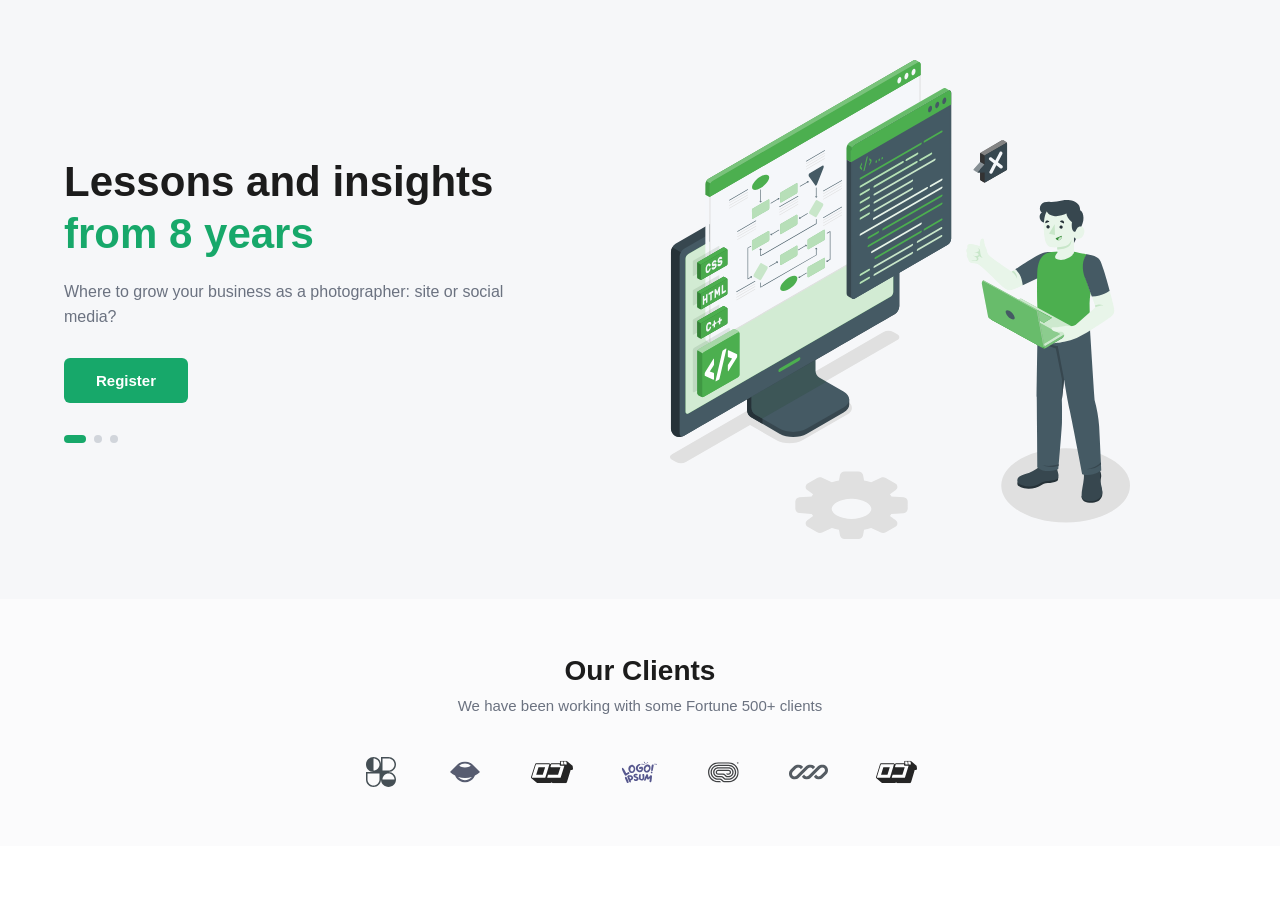
==== index.html @ dc33169b "Rename indexserch.html to index.html renombré el archivo index" ====
<!DOCTYPE html> <!-- Declara que este documento usa HTML5 -->
<html lang="es"> <!-- Etiqueta raíz; lang="es" indica que el contenido está en español -->

<head> <!-- Zona de metadatos: no se muestra en pantalla, configura el documento -->

    <meta charset="UTF-8"> <!-- Define la codificación de caracteres como UTF-8 para que acentos y símbolos se vean bien -->

    <meta name="viewport" content="width=device-width, initial-scale=1.0"> <!-- Hace la página responsive y fija el zoom inicial -->

    <title>Nexcent | Lecciones e insights</title> <!-- Texto que aparece en la pestaña del navegador -->

    <link rel="stylesheet" href="styleserch.css"> <!-- Conecta este HTML con el archivo de estilos styleserch.css -->
</head>

<body> <!-- Contenido visible de la página -->

    <section class="hero"> <!-- Sección principal (hero): franja superior con el mensaje destacado -->

        <div class="hero-container"> <!-- Contenedor que centra y limita el ancho del contenido del hero -->

            <div class="hero-text"> <!-- Columna izquierda: título, párrafo y botón -->

                <h1>
                    Lessons and insights <!-- Primera línea del título, en color oscuro (por defecto) -->
                    <span class="highlight">from 8 years</span> <!-- Segunda línea, resaltada en verde con la clase .highlight -->
                </h1>

                <p class="hero-subtitle">
                    Where to grow your business as a photographer: site or social media? <!-- Texto de apoyo debajo del título -->
                </p>

                <button class="btn-register">Register</button> <!-- Botón de llamada a la acción (call to action) en verde -->

                <div class="hero-dots"> <!-- Indicadores tipo carrusel (puntos) debajo del texto -->
                    <span class="dot active"></span> <!-- Punto activo (más oscuro/relleno) -->
                    <span class="dot"></span> <!-- Punto inactivo -->
                    <span class="dot"></span> <!-- Otro punto inactivo -->
                </div>
            </div>

            <div class="hero-image"> <!-- Columna derecha: ilustración -->
                <img src="img/HEROPC.svg" alt="Ilustración de una computadora con código y una persona junto a ella"> <!-- SVG en la carpeta img; alt describe la imagen para accesibilidad -->
            </div>
        </div>
    </section>

    <section class="clients"> <!-- Segunda sección: muestra los clientes de la empresa -->

        <div class="clients-container"> <!-- Contenedor centrado para el contenido de clientes -->

            <h2>Our Clients</h2> <!-- Título de la sección -->

            <p class="clients-subtitle">We have been working with some Fortune 500+ clients</p> <!-- Subtítulo descriptivo -->

            <div class="clients-logos"> <!-- Fila donde se alinean todos los logos -->

                <img src="img/Logo1.svg" alt="Logo de cliente 1" class="client-logo"> <!-- Logo 1 -->
                <img src="img/Logo2.svg" alt="Logo de cliente 2" class="client-logo"> <!-- Logo 2 -->
                <img src="img/Logo3.svg" alt="Logo de cliente 3" class="client-logo"> <!-- Logo 3 -->
                <img src="img/Logo4.svg" alt="Logo de cliente 4" class="client-logo"> <!-- Logo 4 -->
                <img src="img/Logo5.svg" alt="Logo de cliente 5" class="client-logo"> <!-- Logo 5 -->
                <img src="img/Logo6.svg" alt="Logo de cliente 6" class="client-logo"> <!-- Logo 6 -->
                <img src="img/Logo7.svg" alt="Logo de cliente 7" class="client-logo"> <!-- Logo 7 -->
            </div>
        </div>
    </section>

</body>
</html>
---- styleserch.css ----
/* ===================================================
   RESET GENERAL
   =================================================== */

* { /* El selector * aplica a TODOS los elementos de la página */
    margin: 0; /* Quita el margen por defecto que el navegador pone a cada elemento */
    padding: 0; /* Quita el relleno interno por defecto */
    box-sizing: border-box; /* El padding y el border se cuentan DENTRO del ancho/alto declarado, no se suman aparte */
}

body {
    font-family: 'Segoe UI', Arial, sans-serif; /* Tipografía general; si no existe usa Arial y luego cualquier sans-serif */
    color: #1c1c1c; /* Color de texto por defecto: gris casi negro, más suave que el negro puro */
    background-color: #ffffff; /* Fondo blanco general de la página */
}


/* ===================================================
   SECCIÓN HERO (bloque principal superior)
   =================================================== */

.hero {
    background-color: #f6f7f9; /* Gris muy claro para diferenciar el hero del resto de la página */
    padding-top: 60px; /* Espacio arriba del contenido del hero */
    padding-bottom: 60px; /* Espacio abajo del contenido del hero */
}

.hero-container {
    max-width: 1200px; /* Ancho máximo del contenido para que no se estire en pantallas grandes */
    margin: 0 auto; /* Centra el contenedor horizontalmente (margen automático izquierda/derecha) */
    display: flex; /* Activa Flexbox para poner los hijos en fila */
    align-items: center; /* Centra verticalmente el texto y la imagen entre sí */
    justify-content: space-between; /* Separa el bloque de texto y el de imagen a los extremos */
    gap: 40px; /* Espacio entre la columna de texto y la columna de imagen */
    padding-left: 24px; /* Respiro interno a la izquierda en pantallas pequeñas */
    padding-right: 24px; /* Respiro interno a la derecha en pantallas pequeñas */
    flex-wrap: wrap; /* Permite que las columnas bajen una debajo de otra si no caben (responsive) */
}

.hero-text {
    flex: 1 1 420px; /* Puede crecer (1), encogerse (1) y su tamaño base es 420px */
    max-width: 480px; /* Evita que el texto se estire demasiado en pantallas anchas */
}

.hero-text h1 {
    font-size: 42px; /* Tamaño grande para el título principal */
    line-height: 1.25; /* Espacio entre líneas del título, para que no se vea apretado */
    font-weight: 700; /* Grosor de letra en negrita */
    margin-bottom: 18px; /* Espacio debajo del título antes del subtítulo */
}

.hero-text h1 .highlight {
    color: #17a86a; /* Verde para resaltar la segunda línea del título ("from 8 years") */
    display: block; /* Fuerza que el span ocupe su propia línea, como un salto de línea */
}

.hero-subtitle {
    font-size: 16px; /* Tamaño de texto legible para el subtítulo */
    color: #6b7280; /* Gris medio, más suave que el título, típico para texto secundario */
    line-height: 1.6; /* Espacio entre líneas para facilitar la lectura */
    margin-bottom: 28px; /* Espacio debajo del subtítulo antes del botón */
}

.btn-register {
    background-color: #17a86a; /* Verde principal de marca, igual que el resaltado del título */
    color: #ffffff; /* Texto blanco para que contraste con el fondo verde */
    border: none; /* Sin borde, para un look plano y moderno */
    padding: 14px 32px; /* Espacio interno: 14px arriba/abajo, 32px izquierda/derecha */
    font-size: 15px; /* Tamaño de letra del botón */
    font-weight: 600; /* Semi-negrita para que destaque */
    border-radius: 6px; /* Esquinas ligeramente redondeadas */
    cursor: pointer; /* Cambia el cursor a "manita" al pasar por encima, indicando que es clicable */
    transition: background-color 0.3s ease; /* Anima el cambio de color de fondo en 0.3s (ej. al hacer hover) */
}

.btn-register:hover {
    background-color: #128a56; /* Verde un poco más oscuro al pasar el mouse, da retroalimentación visual */
}

.hero-dots {
    display: flex; /* Pone los puntos en fila */
    gap: 8px; /* Espacio entre cada punto */
    margin-top: 32px; /* Separación respecto al botón de arriba */
}

.dot {
    width: 8px; /* Ancho del punto */
    height: 8px; /* Alto del punto (igual al ancho = círculo) */
    border-radius: 50%; /* Vuelve el cuadrado en un círculo perfecto */
    background-color: #d1d5db; /* Gris claro para los puntos inactivos */
    display: inline-block; /* Permite darle ancho/alto aunque sea un span */
}

.dot.active {
    background-color: #17a86a; /* El punto activo se pinta del verde de marca para distinguirlo */
    width: 22px; /* Se alarga (deja de ser círculo) para simular una barrita, como en el mockup */
    border-radius: 4px; /* Esquinas redondeadas suaves en vez de círculo, ya que ahora es rectangular */
}

.hero-image {
    flex: 1 1 420px; /* Igual que .hero-text: puede crecer/encogerse con base de 420px */
    display: flex; /* Flexbox para poder centrar la imagen dentro */
    justify-content: center; /* Centra la imagen horizontalmente dentro de su columna */
}

.hero-image img {
    width: 100%; /* La imagen ocupa todo el ancho disponible de su contenedor */
    max-width: 460px; /* Pero nunca crece más de 460px, para que no se vea gigante en pantallas anchas */
    height: auto; /* Mantiene la proporción original del SVG al cambiar el ancho */
}


/* ===================================================
   SECCIÓN CLIENTES :)
   =================================================== */

.clients {
    background-color: #fbfbfc; /* Gris casi blanco, apenas distinto del blanco puro, para separar la sección */
    padding-top: 56px; /* Espacio arriba del contenido */
    padding-bottom: 56px; /* Espacio abajo del contenido */
    text-align: center; /* Centra todo el texto de esta sección (título, subtítulo) */
}

.clients-container {
    max-width: 1000px; /* Ancho máximo del contenido de esta sección */
    margin: 0 auto; /* Centra el bloque horizontalmente */
    padding-left: 24px; /* Respiro lateral en pantallas pequeñas */
    padding-right: 24px; /* Respiro lateral en pantallas pequeñas */
}

.clients h2 {
    font-size: 28px; /* Tamaño del título "Our Clients" */
    font-weight: 700; /* Negrita para destacar el título */
    margin-bottom: 10px; /* Espacio entre el título y el subtítulo */
}

.clients-subtitle {
    font-size: 15px; /* Tamaño de letra del texto descriptivo */
    color: #6b7280; /* Gris medio, igual que el subtítulo del hero, para mantener consistencia */
    margin-bottom: 40px; /* Espacio antes de la fila de logos */
}

.clients-logos {
    display: flex; /* Flexbox para alinear los logos en una fila */
    align-items: center; /* Centra los logos verticalmente entre sí, aunque tengan alturas distintas */
    justify-content: center; /* Centra todo el grupo de logos horizontalmente */
    flex-wrap: wrap; /* Si no caben en una sola línea, pasan a la siguiente (responsive) */
    gap: 48px; /* Espacio entre cada logo */
}

.client-logo {
    height: 36px; /* Altura fija para que todos los logos se vean del mismo tamaño visual */
    width: auto; /* El ancho se ajusta automáticamente para mantener la proporción del SVG */
    opacity: 0.85; /* Ligera transparencia para un look sutil, como "marca de agua" */
    transition: opacity 0.3s ease, transform 0.3s ease; /* Anima opacidad y tamaño al hacer hover, en 0.3s */
}

.client-logo:hover {
    opacity: 1; /* Al pasar el mouse, el logo se ve completamente opaco (resalta) */
    transform: scale(1.08); /* Y crece ligeramente (8%) para dar sensación interactiva */
}


/* ===================================================
   RESPONSIVE: pantallas pequeñas (celulares) no lo pidió el profe pero se investigó
   =================================================== */

@media (max-width: 768px) { /* Estilos que solo aplican cuando el ancho de pantalla es 768px o menos */

    .hero-container {
        flex-direction: column; /* Apila texto e imagen en columna en vez de en fila */
        text-align: center; /* Centra el texto ya que ahora está solo, arriba de la imagen */
    }

    .hero-dots {
        justify-content: center; /* Centra los puntos del carrusel cuando todo está en columna */
    }

    .hero-text {
        max-width: 100%; /* Deja que el texto use todo el ancho disponible en pantallas chicas */
    }

    .hero-text h1 {
        font-size: 32px; /* Reduce el tamaño del título para que quepa mejor en pantallas pequeñas */
    }

    .clients-logos {
        gap: 28px; /* Reduce el espacio entre logos para que quepan más por fila */
    }
}
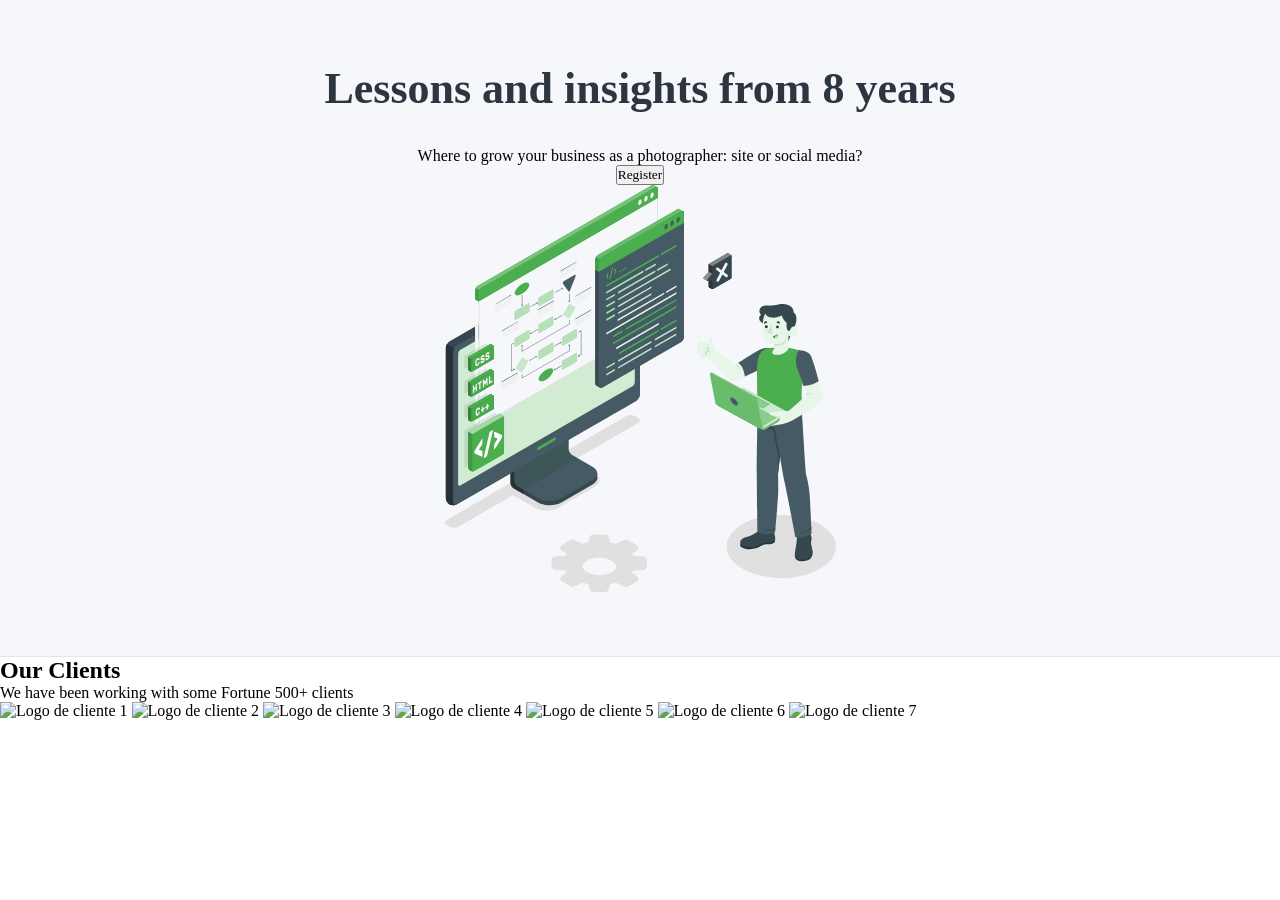
==== commit e59d7100: "Update stylesheet link and image paths in index.html Update stylesheet link and image paths in index" ====
--- a/index.html
+++ b/index.html
@@ -9,7 +9,7 @@
 
     <title>Nexcent | Lecciones e insights</title> <!-- Texto que aparece en la pestaña del navegador -->
 
-    <link rel="stylesheet" href="styleserch.css"> <!-- Conecta este HTML con el archivo de estilos styleserch.css -->
+    <link rel="stylesheet" href="styles.css"> <!-- Conecta este HTML con el archivo de estilos styleserch.css -->
 </head>
 
 <body> <!-- Contenido visible de la página -->
@@ -54,13 +54,13 @@
 
             <div class="clients-logos"> <!-- Fila donde se alinean todos los logos -->
 
-                <img src="img/Logo1.svg" alt="Logo de cliente 1" class="client-logo"> <!-- Logo 1 -->
-                <img src="img/Logo2.svg" alt="Logo de cliente 2" class="client-logo"> <!-- Logo 2 -->
-                <img src="img/Logo3.svg" alt="Logo de cliente 3" class="client-logo"> <!-- Logo 3 -->
-                <img src="img/Logo4.svg" alt="Logo de cliente 4" class="client-logo"> <!-- Logo 4 -->
-                <img src="img/Logo5.svg" alt="Logo de cliente 5" class="client-logo"> <!-- Logo 5 -->
-                <img src="img/Logo6.svg" alt="Logo de cliente 6" class="client-logo"> <!-- Logo 6 -->
-                <img src="img/Logo7.svg" alt="Logo de cliente 7" class="client-logo"> <!-- Logo 7 -->
+                <img src="image/Logo1.svg" alt="Logo de cliente 1" class="client-logo"> <!-- Logo 1 -->
+                <img src="image/Logo2.svg" alt="Logo de cliente 2" class="client-logo"> <!-- Logo 2 -->
+                <img src="image/Logo3.svg" alt="Logo de cliente 3" class="client-logo"> <!-- Logo 3 -->
+                <img src="image/Logo4.svg" alt="Logo de cliente 4" class="client-logo"> <!-- Logo 4 -->
+                <img src="image/Logo5.svg" alt="Logo de cliente 5" class="client-logo"> <!-- Logo 5 -->
+                <img src="image/Logo6.svg" alt="Logo de cliente 6" class="client-logo"> <!-- Logo 6 -->
+                <img src="image/Logo7.svg" alt="Logo de cliente 7" class="client-logo"> <!-- Logo 7 -->
             </div>
         </div>
     </section>
--- a/styles.css
+++ b/styles.css
@@ -0,0 +1,318 @@
+* {
+  box-sizing: border-box;
+  margin: 0;
+  padding: 0;
+  font-family: Inter;
+}
+
+/*Header */
+
+.header {
+  max-width: 1200px;
+  margin: 0 auto;
+  display: flex;
+  justify-content: space-between;
+  padding-top: 22px;
+  padding-bottom: 22px;
+  align-items: center;
+}
+
+.menu ul {
+  display: flex;
+  list-style: none;
+  justify-content: center;
+  gap: 50px;
+}
+
+.menu ul a {
+  text-decoration: none;
+  color: #717171;
+  font-size: 16px;
+  line-height: 1.5;
+  display: block;
+  padding: 10px 20px;
+  transition: all 0.5s ease;
+}
+
+.menu ul a:hover {
+  border-radius: 6px;
+  color: #fff;
+  background: #4CAF4F;
+}
+
+/*Footer */
+
+footer {
+  background-color:#263238;
+  padding: 60px;
+}
+
+.footer-content {
+  display: flex;
+  flex-direction: row;
+  justify-content: space-between;
+  gap: 40px;
+  max-width: 1200px;
+  margin: 0 auto;
+}
+
+/* logo, copyright, y redes sociales */
+.logo {
+ max-width: 260px;
+}
+
+.logo img {
+  height: 26px;
+  margin-bottom: 20px;
+}
+
+.logo h6 {
+  color: #F5F7FA;
+  font-size: 14px;
+  font-weight: 400;
+  line-height: 1.6;
+  margin-bottom: 20px;
+}
+
+.social-media {
+  display: flex;
+  gap: 10px;
+}
+
+.social-media a{
+  width: 36px;
+  height: 36px;
+  border-radius: 50%;
+  background-color: #333d4a;
+  display: flex;
+  align-items: flex-start;
+  justify-content: flex-start;
+  text-decoration: none;
+  transition: background-color 0.3s;
+}
+
+.social-media a img {
+    display: block;
+    width: 100%;
+    height: 100%;
+    object-fit: contain;
+}
+
+.social-media a:hover {
+  background-color: #454f5e;
+}
+
+/* Columnas Company y Support */
+.footer-links h4 {
+    font-size: 15px;
+    font-weight: 600;
+    color: #ffffff;
+    margin-bottom: 20px;
+}
+
+.footer-links ul {
+    list-style: none;
+}
+
+.footer-links ul li {
+    margin-bottom: 14px;
+}
+
+.footer-links ul li a {
+    color: #9aa3af;
+    text-decoration: none;
+    font-size: 14px;
+    transition: color 0.2s ease;
+}
+
+.footer-links ul li a:hover {
+    color: #ffffff;
+}
+
+/* Newsletter */
+.footer-email h4 {
+    font-size: 15px;
+    font-weight: 600;
+    color: #ffffff;
+    margin-bottom: 20px;
+}
+
+.footer-email form {
+    display: flex;
+    align-items: center;
+    background-color: #333d4a;
+    border-radius: 6px;
+    padding: 10px 14px;
+    width: 260px;
+}
+
+.footer-email input {
+    background: transparent;
+    border: none;
+    outline: none;
+    color: #ffffff;
+    font-size: 14px;
+    flex: 1;
+}
+
+.footer-email input::placeholder {
+    color: #9aa3af;
+}
+
+.footer-email button {
+    background: transparent;
+    border: none;
+    cursor: pointer;
+    display: flex;
+    align-items: center;
+    justify-content: center;
+    
+}
+.footer-email button:hover {
+    opacity: 0.8;
+
+}
+
+.footer-email img {
+    width: 18px;
+    height: 18px;
+}
+
+/* Responsivo */
+@media (max-width: 700px) {
+    .footer-content {
+        flex-direction: column;
+    }
+    .footer-email form {
+        width: 100%;
+    }
+}
+
+/*Contador */
+
+.stats{
+    width: 100%;
+    min-height: 300px;
+    display: flex;
+    justify-content: space-between;
+    align-items: center;
+    padding: 60px 80px;
+}
+
+.left{
+    width: 45%;
+}
+
+.left h1{
+    font-size: 48px;
+    color: #2d2d2d;
+    line-height: 1.2;
+    margin-bottom: 20px;
+}
+
+.left span{
+    color: #4caf50;
+}
+
+.left p{
+    color: #666;
+    font-size: 18px;
+}
+
+.right{
+    width: 45%;
+    display: grid;
+
+grid-template-columns:repeat(2,1fr);
+    gap: 40px;
+}
+
+.card{
+    display: flex;
+    align-items: center;
+    gap: 18px;
+}
+
+.card i{
+    font-size: 38px;
+    color: #4caf50;
+}
+
+.card h2{
+    font-size: 36px;
+    color: #333;
+}
+
+.card span{
+    color: #777;
+    font-size: 17px;
+}
+
+@media(max-width:768px) {
+    .stats{
+        flex-direction: column;
+        text-align: center;
+        padding: 40px 20px;
+    }
+    .left,
+    .right{
+        width: 100;
+    }
+    .right{
+        margin-top: 40px;
+        grid-template-columns: 1fr;
+    }
+    .left h1{
+        font-size: 34px;
+    }
+    .card{
+        justify-content: center;
+    }
+}
+
+  /*Contador */
+.hero {
+    background-color: #f5f7fa;
+    border-bottom: 1px solid #e2e5ea;
+    padding: 60px 20px;
+    text-align: center;
+}
+
+.hero h1 {
+    font-size: 44px;
+    font-weight: 800;
+    color: #2c3540;
+    line-height: 1.3;
+    max-width: 700px;
+    margin: 0 auto 30px auto;
+}
+
+.btn-demo {
+    display: inline-flex;
+    align-items: center;
+    gap: 8px;
+    background-color: #4caf50;
+    color: white;
+    text-decoration: none;
+    font-size: 15px;
+    font-weight: 500;
+    padding: 12px 24px;
+    border-radius: 6px;
+    border: none;
+    cursor: pointer;
+    transition: background-color 0.2s ease;
+}
+
+.btn-demo:hover {
+    background-color: #429a46;
+}
+
+.btn-demo .arrow {
+    font-size: 16px;
+}
+
+@media (max-width: 600px) {
+    .hero h1 {
+      font-size: 30px;
+    }
+}
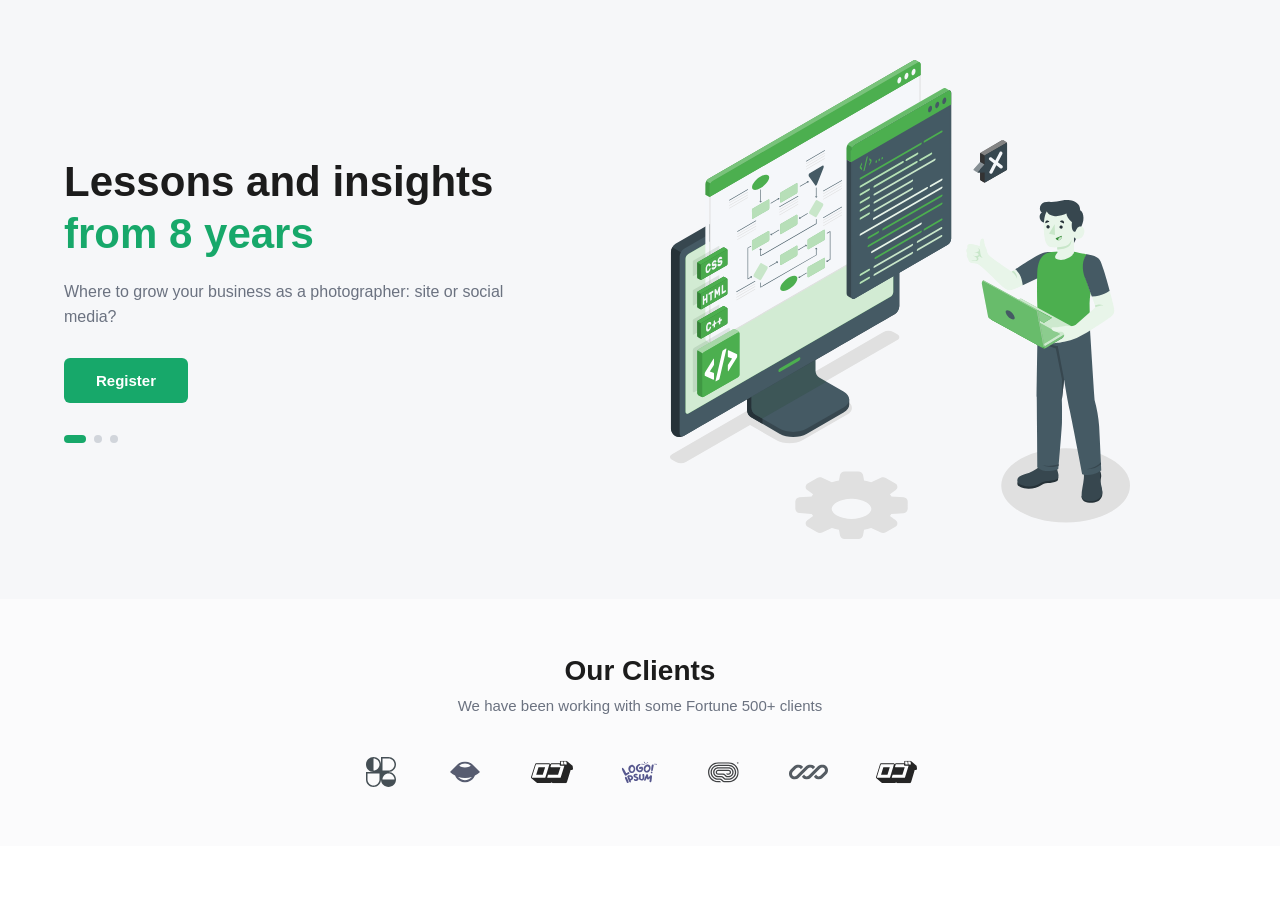
==== commit 9c0e4e17: "cambio de nombre en index y css cambio de nombre en index y css" ====
--- a/index.html
+++ b/index.html
@@ -54,13 +54,13 @@
 
             <div class="clients-logos"> <!-- Fila donde se alinean todos los logos -->
 
-                <img src="image/Logo1.svg" alt="Logo de cliente 1" class="client-logo"> <!-- Logo 1 -->
-                <img src="image/Logo2.svg" alt="Logo de cliente 2" class="client-logo"> <!-- Logo 2 -->
-                <img src="image/Logo3.svg" alt="Logo de cliente 3" class="client-logo"> <!-- Logo 3 -->
-                <img src="image/Logo4.svg" alt="Logo de cliente 4" class="client-logo"> <!-- Logo 4 -->
-                <img src="image/Logo5.svg" alt="Logo de cliente 5" class="client-logo"> <!-- Logo 5 -->
-                <img src="image/Logo6.svg" alt="Logo de cliente 6" class="client-logo"> <!-- Logo 6 -->
-                <img src="image/Logo7.svg" alt="Logo de cliente 7" class="client-logo"> <!-- Logo 7 -->
+                <img src="images/Logo1.svg" alt="Logo de cliente 1" class="client-logo"> <!-- Logo 1 -->
+                <img src="images/Logo2.svg" alt="Logo de cliente 2" class="client-logo"> <!-- Logo 2 -->
+                <img src="images/Logo3.svg" alt="Logo de cliente 3" class="client-logo"> <!-- Logo 3 -->
+                <img src="images/Logo4.svg" alt="Logo de cliente 4" class="client-logo"> <!-- Logo 4 -->
+                <img src="images/Logo5.svg" alt="Logo de cliente 5" class="client-logo"> <!-- Logo 5 -->
+                <img src="images/Logo6.svg" alt="Logo de cliente 6" class="client-logo"> <!-- Logo 6 -->
+                <img src="images/Logo7.svg" alt="Logo de cliente 7" class="client-logo"> <!-- Logo 7 -->
             </div>
         </div>
     </section>
--- a/styles.css
+++ b/styles.css
@@ -1,318 +1,190 @@
-* {
-  box-sizing: border-box;
-  margin: 0;
-  padding: 0;
-  font-family: Inter;
+/* ===================================================
+   RESET GENERAL
+   =================================================== */
+
+* { /* El selector * aplica a TODOS los elementos de la página */
+    margin: 0; /* Quita el margen por defecto que el navegador pone a cada elemento */
+    padding: 0; /* Quita el relleno interno por defecto */
+    box-sizing: border-box; /* El padding y el border se cuentan DENTRO del ancho/alto declarado, no se suman aparte */
 }
 
-/*Header */
-
-.header {
-  max-width: 1200px;
-  margin: 0 auto;
-  display: flex;
-  justify-content: space-between;
-  padding-top: 22px;
-  padding-bottom: 22px;
-  align-items: center;
+body {
+    font-family: 'Segoe UI', Arial, sans-serif; /* Tipografía general; si no existe usa Arial y luego cualquier sans-serif */
+    color: #1c1c1c; /* Color de texto por defecto: gris casi negro, más suave que el negro puro */
+    background-color: #ffffff; /* Fondo blanco general de la página */
 }
 
-.menu ul {
-  display: flex;
-  list-style: none;
-  justify-content: center;
-  gap: 50px;
+
+/* ===================================================
+   SECCIÓN HERO (bloque principal superior)
+   =================================================== */
+
+.hero {
+    background-color: #f6f7f9; /* Gris muy claro para diferenciar el hero del resto de la página */
+    padding-top: 60px; /* Espacio arriba del contenido del hero */
+    padding-bottom: 60px; /* Espacio abajo del contenido del hero */
 }
 
-.menu ul a {
-  text-decoration: none;
-  color: #717171;
-  font-size: 16px;
-  line-height: 1.5;
-  display: block;
-  padding: 10px 20px;
-  transition: all 0.5s ease;
+.hero-container {
+    max-width: 1200px; /* Ancho máximo del contenido para que no se estire en pantallas grandes */
+    margin: 0 auto; /* Centra el contenedor horizontalmente (margen automático izquierda/derecha) */
+    display: flex; /* Activa Flexbox para poner los hijos en fila */
+    align-items: center; /* Centra verticalmente el texto y la imagen entre sí */
+    justify-content: space-between; /* Separa el bloque de texto y el de imagen a los extremos */
+    gap: 40px; /* Espacio entre la columna de texto y la columna de imagen */
+    padding-left: 24px; /* Respiro interno a la izquierda en pantallas pequeñas */
+    padding-right: 24px; /* Respiro interno a la derecha en pantallas pequeñas */
+    flex-wrap: wrap; /* Permite que las columnas bajen una debajo de otra si no caben (responsive) */
 }
 
-.menu ul a:hover {
-  border-radius: 6px;
-  color: #fff;
-  background: #4CAF4F;
+.hero-text {
+    flex: 1 1 420px; /* Puede crecer (1), encogerse (1) y su tamaño base es 420px */
+    max-width: 480px; /* Evita que el texto se estire demasiado en pantallas anchas */
 }
 
-/*Footer */
-
-footer {
-  background-color:#263238;
-  padding: 60px;
+.hero-text h1 {
+    font-size: 42px; /* Tamaño grande para el título principal */
+    line-height: 1.25; /* Espacio entre líneas del título, para que no se vea apretado */
+    font-weight: 700; /* Grosor de letra en negrita */
+    margin-bottom: 18px; /* Espacio debajo del título antes del subtítulo */
 }
 
-.footer-content {
-  display: flex;
-  flex-direction: row;
-  justify-content: space-between;
-  gap: 40px;
-  max-width: 1200px;
-  margin: 0 auto;
+.hero-text h1 .highlight {
+    color: #17a86a; /* Verde para resaltar la segunda línea del título ("from 8 years") */
+    display: block; /* Fuerza que el span ocupe su propia línea, como un salto de línea */
 }
 
-/* logo, copyright, y redes sociales */
-.logo {
- max-width: 260px;
+.hero-subtitle {
+    font-size: 16px; /* Tamaño de texto legible para el subtítulo */
+    color: #6b7280; /* Gris medio, más suave que el título, típico para texto secundario */
+    line-height: 1.6; /* Espacio entre líneas para facilitar la lectura */
+    margin-bottom: 28px; /* Espacio debajo del subtítulo antes del botón */
 }
 
-.logo img {
-  height: 26px;
-  margin-bottom: 20px;
+.btn-register {
+    background-color: #17a86a; /* Verde principal de marca, igual que el resaltado del título */
+    color: #ffffff; /* Texto blanco para que contraste con el fondo verde */
+    border: none; /* Sin borde, para un look plano y moderno */
+    padding: 14px 32px; /* Espacio interno: 14px arriba/abajo, 32px izquierda/derecha */
+    font-size: 15px; /* Tamaño de letra del botón */
+    font-weight: 600; /* Semi-negrita para que destaque */
+    border-radius: 6px; /* Esquinas ligeramente redondeadas */
+    cursor: pointer; /* Cambia el cursor a "manita" al pasar por encima, indicando que es clicable */
+    transition: background-color 0.3s ease; /* Anima el cambio de color de fondo en 0.3s (ej. al hacer hover) */
 }
 
-.logo h6 {
-  color: #F5F7FA;
-  font-size: 14px;
-  font-weight: 400;
-  line-height: 1.6;
-  margin-bottom: 20px;
+.btn-register:hover {
+    background-color: #128a56; /* Verde un poco más oscuro al pasar el mouse, da retroalimentación visual */
 }
 
-.social-media {
-  display: flex;
-  gap: 10px;
+.hero-dots {
+    display: flex; /* Pone los puntos en fila */
+    gap: 8px; /* Espacio entre cada punto */
+    margin-top: 32px; /* Separación respecto al botón de arriba */
 }
 
-.social-media a{
-  width: 36px;
-  height: 36px;
-  border-radius: 50%;
-  background-color: #333d4a;
-  display: flex;
-  align-items: flex-start;
-  justify-content: flex-start;
-  text-decoration: none;
-  transition: background-color 0.3s;
+.dot {
+    width: 8px; /* Ancho del punto */
+    height: 8px; /* Alto del punto (igual al ancho = círculo) */
+    border-radius: 50%; /* Vuelve el cuadrado en un círculo perfecto */
+    background-color: #d1d5db; /* Gris claro para los puntos inactivos */
+    display: inline-block; /* Permite darle ancho/alto aunque sea un span */
 }
 
-.social-media a img {
-    display: block;
-    width: 100%;
-    height: 100%;
-    object-fit: contain;
+.dot.active {
+    background-color: #17a86a; /* El punto activo se pinta del verde de marca para distinguirlo */
+    width: 22px; /* Se alarga (deja de ser círculo) para simular una barrita, como en el mockup */
+    border-radius: 4px; /* Esquinas redondeadas suaves en vez de círculo, ya que ahora es rectangular */
 }
 
-.social-media a:hover {
-  background-color: #454f5e;
+.hero-image {
+    flex: 1 1 420px; /* Igual que .hero-text: puede crecer/encogerse con base de 420px */
+    display: flex; /* Flexbox para poder centrar la imagen dentro */
+    justify-content: center; /* Centra la imagen horizontalmente dentro de su columna */
 }
 
-/* Columnas Company y Support */
-.footer-links h4 {
-    font-size: 15px;
-    font-weight: 600;
-    color: #ffffff;
-    margin-bottom: 20px;
+.hero-image img {
+    width: 100%; /* La imagen ocupa todo el ancho disponible de su contenedor */
+    max-width: 460px; /* Pero nunca crece más de 460px, para que no se vea gigante en pantallas anchas */
+    height: auto; /* Mantiene la proporción original del SVG al cambiar el ancho */
 }
 
-.footer-links ul {
-    list-style: none;
+
+/* ===================================================
+   SECCIÓN CLIENTES :)
+   =================================================== */
+
+.clients {
+    background-color: #fbfbfc; /* Gris casi blanco, apenas distinto del blanco puro, para separar la sección */
+    padding-top: 56px; /* Espacio arriba del contenido */
+    padding-bottom: 56px; /* Espacio abajo del contenido */
+    text-align: center; /* Centra todo el texto de esta sección (título, subtítulo) */
 }
 
-.footer-links ul li {
-    margin-bottom: 14px;
+.clients-container {
+    max-width: 1000px; /* Ancho máximo del contenido de esta sección */
+    margin: 0 auto; /* Centra el bloque horizontalmente */
+    padding-left: 24px; /* Respiro lateral en pantallas pequeñas */
+    padding-right: 24px; /* Respiro lateral en pantallas pequeñas */
 }
 
-.footer-links ul li a {
-    color: #9aa3af;
-    text-decoration: none;
-    font-size: 14px;
-    transition: color 0.2s ease;
+.clients h2 {
+    font-size: 28px; /* Tamaño del título "Our Clients" */
+    font-weight: 700; /* Negrita para destacar el título */
+    margin-bottom: 10px; /* Espacio entre el título y el subtítulo */
 }
 
-.footer-links ul li a:hover {
-    color: #ffffff;
+.clients-subtitle {
+    font-size: 15px; /* Tamaño de letra del texto descriptivo */
+    color: #6b7280; /* Gris medio, igual que el subtítulo del hero, para mantener consistencia */
+    margin-bottom: 40px; /* Espacio antes de la fila de logos */
 }
 
-/* Newsletter */
-.footer-email h4 {
-    font-size: 15px;
-    font-weight: 600;
-    color: #ffffff;
-    margin-bottom: 20px;
+.clients-logos {
+    display: flex; /* Flexbox para alinear los logos en una fila */
+    align-items: center; /* Centra los logos verticalmente entre sí, aunque tengan alturas distintas */
+    justify-content: center; /* Centra todo el grupo de logos horizontalmente */
+    flex-wrap: wrap; /* Si no caben en una sola línea, pasan a la siguiente (responsive) */
+    gap: 48px; /* Espacio entre cada logo */
 }
 
-.footer-email form {
-    display: flex;
-    align-items: center;
-    background-color: #333d4a;
-    border-radius: 6px;
-    padding: 10px 14px;
-    width: 260px;
+.client-logo {
+    height: 36px; /* Altura fija para que todos los logos se vean del mismo tamaño visual */
+    width: auto; /* El ancho se ajusta automáticamente para mantener la proporción del SVG */
+    opacity: 0.85; /* Ligera transparencia para un look sutil, como "marca de agua" */
+    transition: opacity 0.3s ease, transform 0.3s ease; /* Anima opacidad y tamaño al hacer hover, en 0.3s */
 }
 
-.footer-email input {
-    background: transparent;
-    border: none;
-    outline: none;
-    color: #ffffff;
-    font-size: 14px;
-    flex: 1;
+.client-logo:hover {
+    opacity: 1; /* Al pasar el mouse, el logo se ve completamente opaco (resalta) */
+    transform: scale(1.08); /* Y crece ligeramente (8%) para dar sensación interactiva */
 }
 
-.footer-email input::placeholder {
-    color: #9aa3af;
-}
 
-.footer-email button {
-    background: transparent;
-    border: none;
-    cursor: pointer;
-    display: flex;
-    align-items: center;
-    justify-content: center;
-    
-}
-.footer-email button:hover {
-    opacity: 0.8;
+/* ===================================================
+   RESPONSIVE: pantallas pequeñas (celulares) no lo pidió el profe pero se investigó
+   =================================================== */
 
-}
+@media (max-width: 768px) { /* Estilos que solo aplican cuando el ancho de pantalla es 768px o menos */
 
-.footer-email img {
-    width: 18px;
-    height: 18px;
-}
+    .hero-container {
+        flex-direction: column; /* Apila texto e imagen en columna en vez de en fila */
+        text-align: center; /* Centra el texto ya que ahora está solo, arriba de la imagen */
+    }
 
-/* Responsivo */
-@media (max-width: 700px) {
-    .footer-content {
-        flex-direction: column;
+    .hero-dots {
+        justify-content: center; /* Centra los puntos del carrusel cuando todo está en columna */
     }
-    .footer-email form {
-        width: 100%;
+
+    .hero-text {
+        max-width: 100%; /* Deja que el texto use todo el ancho disponible en pantallas chicas */
+    }
+
+    .hero-text h1 {
+        font-size: 32px; /* Reduce el tamaño del título para que quepa mejor en pantallas pequeñas */
+    }
+
+    .clients-logos {
+        gap: 28px; /* Reduce el espacio entre logos para que quepan más por fila */
     }
 }
-
-/*Contador */
-
-.stats{
-    width: 100%;
-    min-height: 300px;
-    display: flex;
-    justify-content: space-between;
-    align-items: center;
-    padding: 60px 80px;
-}
-
-.left{
-    width: 45%;
-}
-
-.left h1{
-    font-size: 48px;
-    color: #2d2d2d;
-    line-height: 1.2;
-    margin-bottom: 20px;
-}
-
-.left span{
-    color: #4caf50;
-}
-
-.left p{
-    color: #666;
-    font-size: 18px;
-}
-
-.right{
-    width: 45%;
-    display: grid;
-
-grid-template-columns:repeat(2,1fr);
-    gap: 40px;
-}
-
-.card{
-    display: flex;
-    align-items: center;
-    gap: 18px;
-}
-
-.card i{
-    font-size: 38px;
-    color: #4caf50;
-}
-
-.card h2{
-    font-size: 36px;
-    color: #333;
-}
-
-.card span{
-    color: #777;
-    font-size: 17px;
-}
-
-@media(max-width:768px) {
-    .stats{
-        flex-direction: column;
-        text-align: center;
-        padding: 40px 20px;
-    }
-    .left,
-    .right{
-        width: 100;
-    }
-    .right{
-        margin-top: 40px;
-        grid-template-columns: 1fr;
-    }
-    .left h1{
-        font-size: 34px;
-    }
-    .card{
-        justify-content: center;
-    }
-}
-
-  /*Contador */
-.hero {
-    background-color: #f5f7fa;
-    border-bottom: 1px solid #e2e5ea;
-    padding: 60px 20px;
-    text-align: center;
-}
-
-.hero h1 {
-    font-size: 44px;
-    font-weight: 800;
-    color: #2c3540;
-    line-height: 1.3;
-    max-width: 700px;
-    margin: 0 auto 30px auto;
-}
-
-.btn-demo {
-    display: inline-flex;
-    align-items: center;
-    gap: 8px;
-    background-color: #4caf50;
-    color: white;
-    text-decoration: none;
-    font-size: 15px;
-    font-weight: 500;
-    padding: 12px 24px;
-    border-radius: 6px;
-    border: none;
-    cursor: pointer;
-    transition: background-color 0.2s ease;
-}
-
-.btn-demo:hover {
-    background-color: #429a46;
-}
-
-.btn-demo .arrow {
-    font-size: 16px;
-}
-
-@media (max-width: 600px) {
-    .hero h1 {
-      font-size: 30px;
-    }
-}
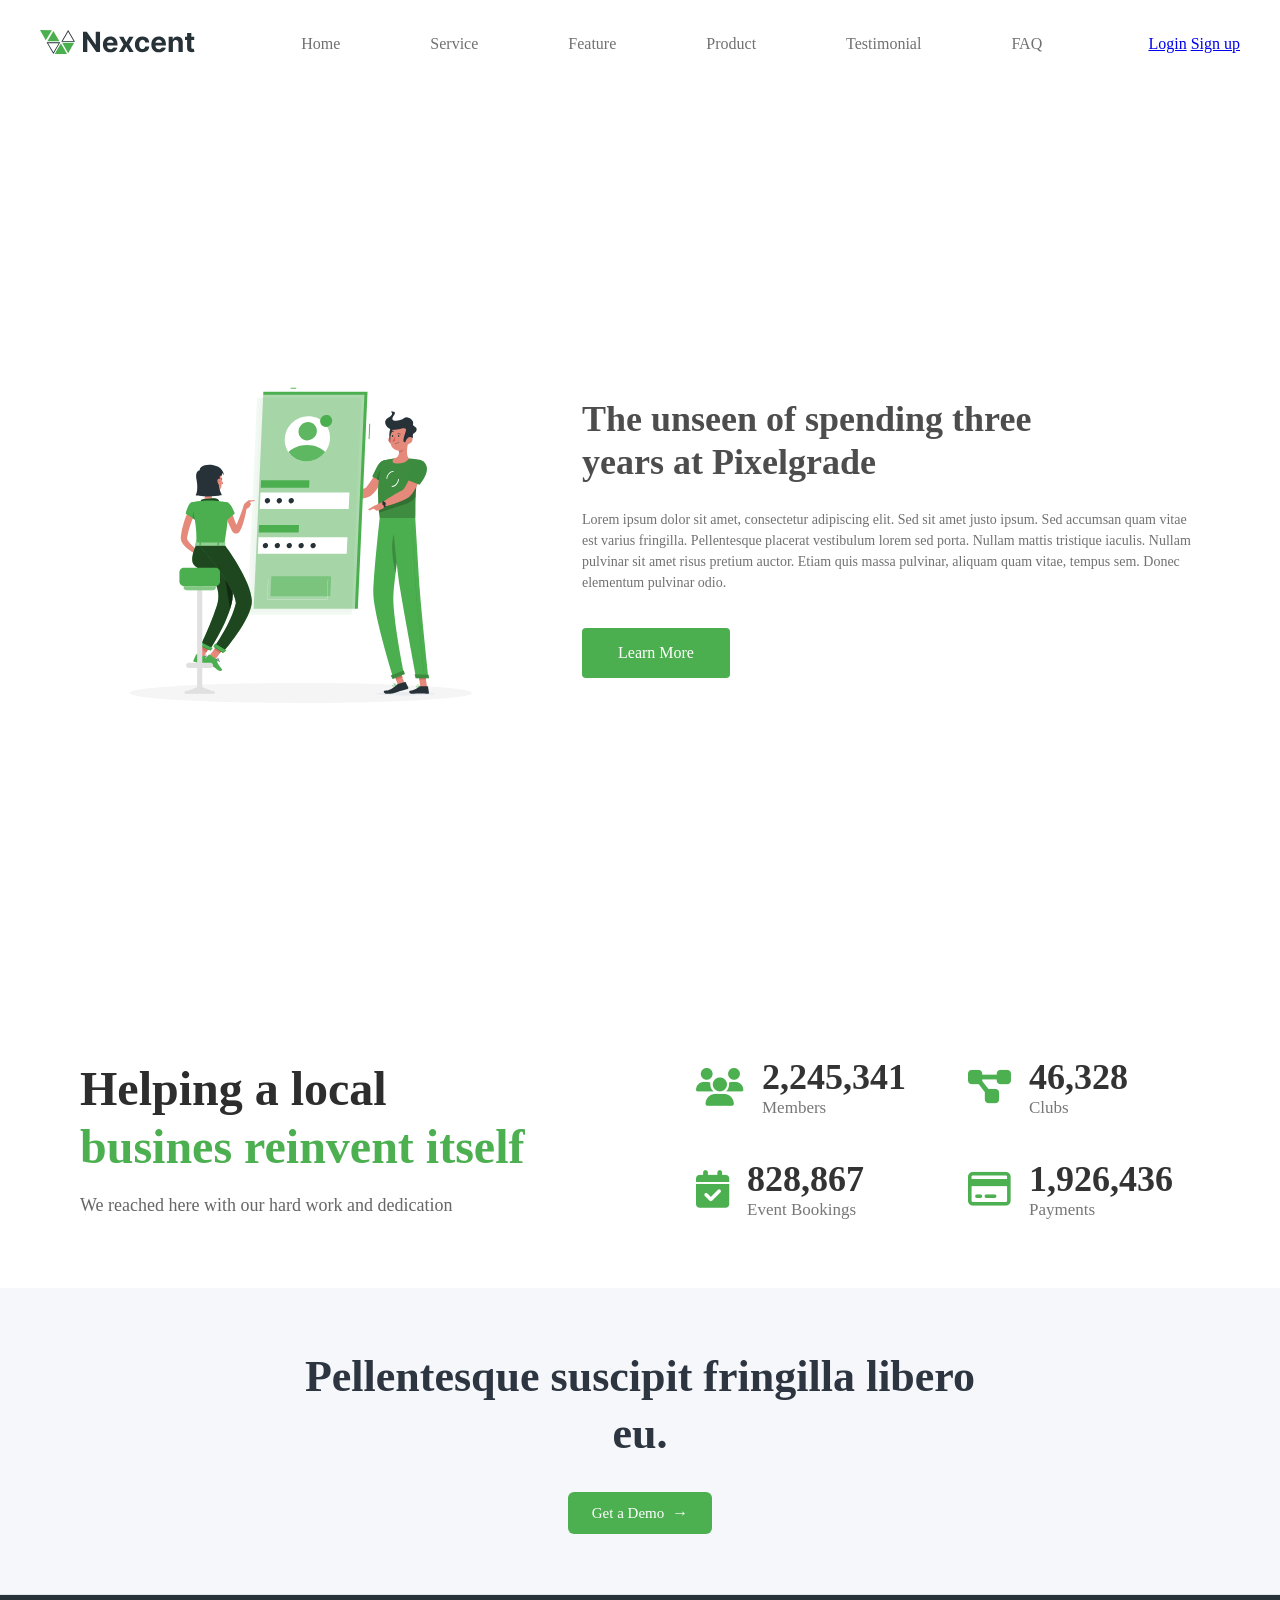
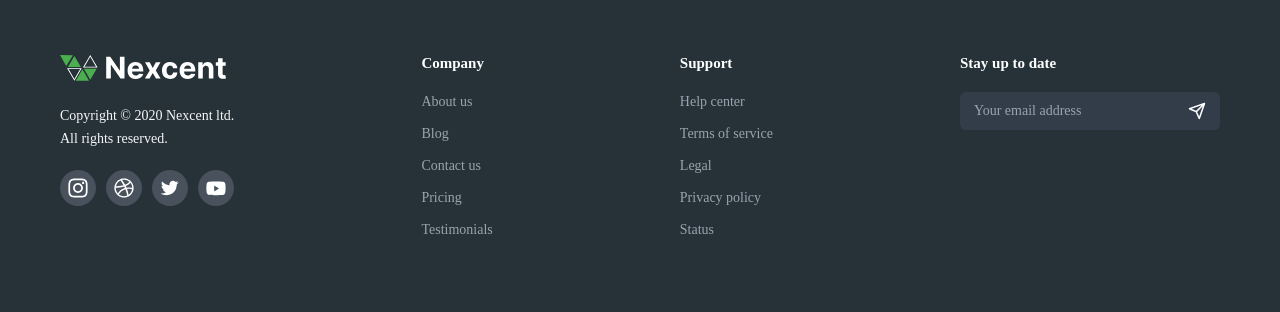
==== commit e1bf9939: "Merge branch 'Alanglzr/componente-banner'" ====
--- a/index.html
+++ b/index.html
@@ -1,69 +1,134 @@
-<!DOCTYPE html> <!-- Declara que este documento usa HTML5 -->
-<html lang="es"> <!-- Etiqueta raíz; lang="es" indica que el contenido está en español -->
-
-<head> <!-- Zona de metadatos: no se muestra en pantalla, configura el documento -->
-
-    <meta charset="UTF-8"> <!-- Define la codificación de caracteres como UTF-8 para que acentos y símbolos se vean bien -->
-
-    <meta name="viewport" content="width=device-width, initial-scale=1.0"> <!-- Hace la página responsive y fija el zoom inicial -->
-
-    <title>Nexcent | Lecciones e insights</title> <!-- Texto que aparece en la pestaña del navegador -->
-
-    <link rel="stylesheet" href="styles.css"> <!-- Conecta este HTML con el archivo de estilos styleserch.css -->
+<!DOCTYPE html>
+<html lang="es">
+    <meta charset="UTF-8">
+    <meta name="viewport" content="width=device-width, initial-scale=1.0">
+    <title>Nexcent | Donde crece tu negocio</title>
+    <link rel="stylesheet" href="styles.css">
+    <link rel="stylesheet" href="https://cdnjs.cloudflare.com/ajax/libs/font-awesome/6.5.2/css/all.min.css">
 </head>
-
-<body> <!-- Contenido visible de la página -->
-
-    <section class="hero"> <!-- Sección principal (hero): franja superior con el mensaje destacado -->
-
-        <div class="hero-container"> <!-- Contenedor que centra y limita el ancho del contenido del hero -->
-
-            <div class="hero-text"> <!-- Columna izquierda: título, párrafo y botón -->
-
-                <h1>
-                    Lessons and insights <!-- Primera línea del título, en color oscuro (por defecto) -->
-                    <span class="highlight">from 8 years</span> <!-- Segunda línea, resaltada en verde con la clase .highlight -->
-                </h1>
-
-                <p class="hero-subtitle">
-                    Where to grow your business as a photographer: site or social media? <!-- Texto de apoyo debajo del título -->
-                </p>
-
-                <button class="btn-register">Register</button> <!-- Botón de llamada a la acción (call to action) en verde -->
-
-                <div class="hero-dots"> <!-- Indicadores tipo carrusel (puntos) debajo del texto -->
-                    <span class="dot active"></span> <!-- Punto activo (más oscuro/relleno) -->
-                    <span class="dot"></span> <!-- Punto inactivo -->
-                    <span class="dot"></span> <!-- Otro punto inactivo -->
+<body>
+    <div class="header">
+        <div class="logo-header">
+        <img src="images/logo.svg" alt="">
+        </div>
+        <nav class="menu">
+        <ul>
+            <li><a href="#">Home</a></li>
+            <li><a href="#">Service</a></li>
+            <li><a href="#">Feature</a></li>
+            <li><a href="#">Product</a></li>
+            <li><a href="#">Testimonial</a></li>
+            <li><a href="#">FAQ</a></li>
+        </ul>
+        </nav>
+        <div class="signup">
+            <a href="#">Login</a>
+            <a href="#">Sign up</a>
+        </div>
+    </div>
+    <div class="banner-container">
+        <div class="banner-image">
+            <img src="images/framebanner.svg" alt="framebanner">
+        </div>
+        <div class="banner-content">
+            <h1>
+                The unseen of spending three <br>
+                years at Pixelgrade
+            </h1>
+            <p>
+                Lorem ipsum dolor sit amet, consectetur adipiscing elit.
+                Sed sit amet justo ipsum. Sed accumsan quam vitae est varius
+                fringilla. Pellentesque placerat vestibulum lorem sed porta.
+                Nullam mattis tristique iaculis. Nullam pulvinar sit amet
+                risus pretium auctor. Etiam quis massa pulvinar, aliquam quam
+                vitae, tempus sem. Donec elementum pulvinar odio.
+            </p>
+            <a href="#" class="btn btn-banner">Learn More</a>
+        </div>
+    </div>
+    <section class="stats">
+        <div class="left">
+            <h1>Helping a local<br><span>busines reinvent itself</span>
+            </h1>
+            <p> We reached here with our hard work and dedication</p>
+        </div>
+        <div class="right">
+            <div class="card">
+                <i class="fa-solid fa-users"></i>
+                <div>
+                    <h2>2,245,341</h2>
+                    <span>Members</span>
                 </div>
             </div>
-
-            <div class="hero-image"> <!-- Columna derecha: ilustración -->
-                <img src="img/HEROPC.svg" alt="Ilustración de una computadora con código y una persona junto a ella"> <!-- SVG en la carpeta img; alt describe la imagen para accesibilidad -->
+            <div class="card">
+                <i class="fa-solid fa-diagram-project"></i>
+                <div>
+                    <h2>46,328</h2>
+                    <span>Clubs</span>
+                </div>
+            </div>
+            <div class="card">
+                <i class="fa-solid fa-calendar-check"></i>
+                <div>
+                    <h2>828,867</h2>
+                    <span>Event Bookings</span>
+                </div>
+            </div>
+            <div class="card">
+                <i class="fa-regular fa-credit-card"></i>  
+                <div>
+                    <h2>1,926,436</h2>
+                    <span>Payments</span>
+                </div>
             </div>
         </div>
     </section>
-
-    <section class="clients"> <!-- Segunda sección: muestra los clientes de la empresa -->
-
-        <div class="clients-container"> <!-- Contenedor centrado para el contenido de clientes -->
-
-            <h2>Our Clients</h2> <!-- Título de la sección -->
-
-            <p class="clients-subtitle">We have been working with some Fortune 500+ clients</p> <!-- Subtítulo descriptivo -->
-
-            <div class="clients-logos"> <!-- Fila donde se alinean todos los logos -->
-
-                <img src="images/Logo1.svg" alt="Logo de cliente 1" class="client-logo"> <!-- Logo 1 -->
-                <img src="images/Logo2.svg" alt="Logo de cliente 2" class="client-logo"> <!-- Logo 2 -->
-                <img src="images/Logo3.svg" alt="Logo de cliente 3" class="client-logo"> <!-- Logo 3 -->
-                <img src="images/Logo4.svg" alt="Logo de cliente 4" class="client-logo"> <!-- Logo 4 -->
-                <img src="images/Logo5.svg" alt="Logo de cliente 5" class="client-logo"> <!-- Logo 5 -->
-                <img src="images/Logo6.svg" alt="Logo de cliente 6" class="client-logo"> <!-- Logo 6 -->
-                <img src="images/Logo7.svg" alt="Logo de cliente 7" class="client-logo"> <!-- Logo 7 -->
+    <div class="hero">
+        <h1>Pellentesque suscipit fringilla libero eu.</h1>
+        <a href="https://www.google.com" target="_blank" class="btn-demo">
+        Get a Demo <span class="arrow">→</span>
+        </a>
+  </div>
+    <footer class="footer">
+        <div class="footer-content">
+            <div class="logo">
+                <img src="images/logo nexcent.svg" alt="Logo">
+            <h6>Copyright © 2020 Nexcent ltd. <br> All rights reserved.</h6>
+            <label class="social-media">
+                <a href="https://www.instagram.com" target="_blank"><img src="images/instagram.svg" alt="instagram"></a>
+                <a href="https://www.dribbble.com" target="_blank"><img src="images/dribbble icon.svg" alt="dribbble"></a>
+                <a href="https://www.twitter.com" target="_blank"><img src="images/twitter.svg" alt="twitter"></a>
+                <a href="https://www.youtube.com/@eightdev" target="_blank"><img src="images/youtube.svg" alt="youtube"></a>
+            </label>
+        </div>
+            <div class="footer-links">
+                <h4>Company</h4>
+                <ul>
+                    <li><a href="#">About us</a></li>
+                    <li><a href="#">Blog</a></li>
+                    <li><a href="#">Contact us</a></li>
+                    <li><a href="#">Pricing</a></li>
+                    <li><a href="#">Testimonials</a></li>
+                </ul>
             </div>
+            <div class="footer-links">
+                <h4>Support</h4>
+                <ul>
+                    <li><a href="#">Help center</a></li>
+                    <li><a href="#">Terms of service</a></li>
+                    <li><a href="#">Legal</a></li>
+                    <li><a href="#">Privacy policy</a></li>
+                    <li><a href="#">Status</a></li>
+                </ul>
+            </div>
+            <div class="footer-email">
+                <h4>Stay up to date</h4>
+                <form action="#">
+                    <input type="email" placeholder="Your email address">
+                    <button type="submit"><img src="images/send.svg" alt="Subscribe"></button>
+                </form>
+            </div>       
         </div>
-    </section>
-
+    </footer>
 </body>
-</html>
+</html>
--- a/styles.css
+++ b/styles.css
@@ -1,190 +1,377 @@
-/* ===================================================
-   RESET GENERAL
-   =================================================== */
-
-* { /* El selector * aplica a TODOS los elementos de la página */
-    margin: 0; /* Quita el margen por defecto que el navegador pone a cada elemento */
-    padding: 0; /* Quita el relleno interno por defecto */
-    box-sizing: border-box; /* El padding y el border se cuentan DENTRO del ancho/alto declarado, no se suman aparte */
-}
-
-body {
-    font-family: 'Segoe UI', Arial, sans-serif; /* Tipografía general; si no existe usa Arial y luego cualquier sans-serif */
-    color: #1c1c1c; /* Color de texto por defecto: gris casi negro, más suave que el negro puro */
-    background-color: #ffffff; /* Fondo blanco general de la página */
-}
-
-
-/* ===================================================
-   SECCIÓN HERO (bloque principal superior)
-   =================================================== */
-
+* {
+  box-sizing: border-box;
+  margin: 0;
+  padding: 0;
+  font-family: Inter;
+}
+
+/*Header */
+
+.header {
+  max-width: 1200px;
+  margin: 0 auto;
+  display: flex;
+  justify-content: space-between;
+  padding-top: 22px;
+  padding-bottom: 22px;
+  align-items: center;
+}
+
+.menu ul {
+  display: flex;
+  list-style: none;
+  justify-content: center;
+  gap: 50px;
+}
+
+.menu ul a {
+  text-decoration: none;
+  color: #717171;
+  font-size: 16px;
+  line-height: 1.5;
+  display: block;
+  padding: 10px 20px;
+  transition: all 0.5s ease;
+}
+
+.menu ul a:hover {
+  border-radius: 6px;
+  color: #fff;
+  background: #4CAF4F;
+}
+
+/*Footer */
+
+footer {
+  background-color:#263238;
+  padding: 60px;
+}
+
+.footer-content {
+  display: flex;
+  flex-direction: row;
+  justify-content: space-between;
+  gap: 40px;
+  max-width: 1200px;
+  margin: 0 auto;
+}
+
+/* logo, copyright, y redes sociales */
+.logo {
+ max-width: 260px;
+}
+
+.logo img {
+  height: 26px;
+  margin-bottom: 20px;
+}
+
+.logo h6 {
+  color: #F5F7FA;
+  font-size: 14px;
+  font-weight: 400;
+  line-height: 1.6;
+  margin-bottom: 20px;
+}
+
+.social-media {
+  display: flex;
+  gap: 10px;
+}
+
+.social-media a{
+  width: 36px;
+  height: 36px;
+  border-radius: 50%;
+  background-color: #333d4a;
+  display: flex;
+  align-items: flex-start;
+  justify-content: flex-start;
+  text-decoration: none;
+  transition: background-color 0.3s;
+}
+
+.social-media a img {
+    display: block;
+    width: 100%;
+    height: 100%;
+    object-fit: contain;
+}
+
+.social-media a:hover {
+  background-color: #454f5e;
+}
+
+/* Columnas Company y Support */
+.footer-links h4 {
+    font-size: 15px;
+    font-weight: 600;
+    color: #ffffff;
+    margin-bottom: 20px;
+}
+
+.footer-links ul {
+    list-style: none;
+}
+
+.footer-links ul li {
+    margin-bottom: 14px;
+}
+
+.footer-links ul li a {
+    color: #9aa3af;
+    text-decoration: none;
+    font-size: 14px;
+    transition: color 0.2s ease;
+}
+
+.footer-links ul li a:hover {
+    color: #ffffff;
+}
+
+/* Newsletter */
+.footer-email h4 {
+    font-size: 15px;
+    font-weight: 600;
+    color: #ffffff;
+    margin-bottom: 20px;
+}
+
+.footer-email form {
+    display: flex;
+    align-items: center;
+    background-color: #333d4a;
+    border-radius: 6px;
+    padding: 10px 14px;
+    width: 260px;
+}
+
+.footer-email input {
+    background: transparent;
+    border: none;
+    outline: none;
+    color: #ffffff;
+    font-size: 14px;
+    flex: 1;
+}
+
+.footer-email input::placeholder {
+    color: #9aa3af;
+}
+
+.footer-email button {
+    background: transparent;
+    border: none;
+    cursor: pointer;
+    display: flex;
+    align-items: center;
+    justify-content: center;
+    
+}
+.footer-email button:hover {
+    opacity: 0.8;
+
+}
+
+.footer-email img {
+    width: 18px;
+    height: 18px;
+}
+
+/* Responsivo */
+@media (max-width: 700px) {
+    .footer-content {
+        flex-direction: column;
+    }
+    .footer-email form {
+        width: 100%;
+    }
+}
+
+/*Contador */
+
+.stats{
+    width: 100%;
+    min-height: 300px;
+    display: flex;
+    justify-content: space-between;
+    align-items: center;
+    padding: 60px 80px;
+}
+
+.left{
+    width: 45%;
+}
+
+.left h1{
+    font-size: 48px;
+    color: #2d2d2d;
+    line-height: 1.2;
+    margin-bottom: 20px;
+}
+
+.left span{
+    color: #4caf50;
+}
+
+.left p{
+    color: #666;
+    font-size: 18px;
+}
+
+.right{
+    width: 45%;
+    display: grid;
+
+grid-template-columns:repeat(2,1fr);
+    gap: 40px;
+}
+
+.card{
+    display: flex;
+    align-items: center;
+    gap: 18px;
+}
+
+.card i{
+    font-size: 38px;
+    color: #4caf50;
+}
+
+.card h2{
+    font-size: 36px;
+    color: #333;
+}
+
+.card span{
+    color: #777;
+    font-size: 17px;
+}
+
+@media(max-width:768px) {
+    .stats{
+        flex-direction: column;
+        text-align: center;
+        padding: 40px 20px;
+    }
+    .left,
+    .right{
+        width: 100;
+    }
+    .right{
+        margin-top: 40px;
+        grid-template-columns: 1fr;
+    }
+    .left h1{
+        font-size: 34px;
+    }
+    .card{
+        justify-content: center;
+    }
+}
+
+/*Contador */
 .hero {
-    background-color: #f6f7f9; /* Gris muy claro para diferenciar el hero del resto de la página */
-    padding-top: 60px; /* Espacio arriba del contenido del hero */
-    padding-bottom: 60px; /* Espacio abajo del contenido del hero */
-}
-
-.hero-container {
-    max-width: 1200px; /* Ancho máximo del contenido para que no se estire en pantallas grandes */
-    margin: 0 auto; /* Centra el contenedor horizontalmente (margen automático izquierda/derecha) */
-    display: flex; /* Activa Flexbox para poner los hijos en fila */
-    align-items: center; /* Centra verticalmente el texto y la imagen entre sí */
-    justify-content: space-between; /* Separa el bloque de texto y el de imagen a los extremos */
-    gap: 40px; /* Espacio entre la columna de texto y la columna de imagen */
-    padding-left: 24px; /* Respiro interno a la izquierda en pantallas pequeñas */
-    padding-right: 24px; /* Respiro interno a la derecha en pantallas pequeñas */
-    flex-wrap: wrap; /* Permite que las columnas bajen una debajo de otra si no caben (responsive) */
-}
-
-.hero-text {
-    flex: 1 1 420px; /* Puede crecer (1), encogerse (1) y su tamaño base es 420px */
-    max-width: 480px; /* Evita que el texto se estire demasiado en pantallas anchas */
-}
-
-.hero-text h1 {
-    font-size: 42px; /* Tamaño grande para el título principal */
-    line-height: 1.25; /* Espacio entre líneas del título, para que no se vea apretado */
-    font-weight: 700; /* Grosor de letra en negrita */
-    margin-bottom: 18px; /* Espacio debajo del título antes del subtítulo */
-}
-
-.hero-text h1 .highlight {
-    color: #17a86a; /* Verde para resaltar la segunda línea del título ("from 8 years") */
-    display: block; /* Fuerza que el span ocupe su propia línea, como un salto de línea */
-}
-
-.hero-subtitle {
-    font-size: 16px; /* Tamaño de texto legible para el subtítulo */
-    color: #6b7280; /* Gris medio, más suave que el título, típico para texto secundario */
-    line-height: 1.6; /* Espacio entre líneas para facilitar la lectura */
-    margin-bottom: 28px; /* Espacio debajo del subtítulo antes del botón */
-}
-
-.btn-register {
-    background-color: #17a86a; /* Verde principal de marca, igual que el resaltado del título */
-    color: #ffffff; /* Texto blanco para que contraste con el fondo verde */
-    border: none; /* Sin borde, para un look plano y moderno */
-    padding: 14px 32px; /* Espacio interno: 14px arriba/abajo, 32px izquierda/derecha */
-    font-size: 15px; /* Tamaño de letra del botón */
-    font-weight: 600; /* Semi-negrita para que destaque */
-    border-radius: 6px; /* Esquinas ligeramente redondeadas */
-    cursor: pointer; /* Cambia el cursor a "manita" al pasar por encima, indicando que es clicable */
-    transition: background-color 0.3s ease; /* Anima el cambio de color de fondo en 0.3s (ej. al hacer hover) */
-}
-
-.btn-register:hover {
-    background-color: #128a56; /* Verde un poco más oscuro al pasar el mouse, da retroalimentación visual */
-}
-
-.hero-dots {
-    display: flex; /* Pone los puntos en fila */
-    gap: 8px; /* Espacio entre cada punto */
-    margin-top: 32px; /* Separación respecto al botón de arriba */
-}
-
-.dot {
-    width: 8px; /* Ancho del punto */
-    height: 8px; /* Alto del punto (igual al ancho = círculo) */
-    border-radius: 50%; /* Vuelve el cuadrado en un círculo perfecto */
-    background-color: #d1d5db; /* Gris claro para los puntos inactivos */
-    display: inline-block; /* Permite darle ancho/alto aunque sea un span */
-}
-
-.dot.active {
-    background-color: #17a86a; /* El punto activo se pinta del verde de marca para distinguirlo */
-    width: 22px; /* Se alarga (deja de ser círculo) para simular una barrita, como en el mockup */
-    border-radius: 4px; /* Esquinas redondeadas suaves en vez de círculo, ya que ahora es rectangular */
-}
-
-.hero-image {
-    flex: 1 1 420px; /* Igual que .hero-text: puede crecer/encogerse con base de 420px */
-    display: flex; /* Flexbox para poder centrar la imagen dentro */
-    justify-content: center; /* Centra la imagen horizontalmente dentro de su columna */
-}
-
-.hero-image img {
-    width: 100%; /* La imagen ocupa todo el ancho disponible de su contenedor */
-    max-width: 460px; /* Pero nunca crece más de 460px, para que no se vea gigante en pantallas anchas */
-    height: auto; /* Mantiene la proporción original del SVG al cambiar el ancho */
-}
-
-
-/* ===================================================
-   SECCIÓN CLIENTES :)
-   =================================================== */
-
-.clients {
-    background-color: #fbfbfc; /* Gris casi blanco, apenas distinto del blanco puro, para separar la sección */
-    padding-top: 56px; /* Espacio arriba del contenido */
-    padding-bottom: 56px; /* Espacio abajo del contenido */
-    text-align: center; /* Centra todo el texto de esta sección (título, subtítulo) */
-}
-
-.clients-container {
-    max-width: 1000px; /* Ancho máximo del contenido de esta sección */
-    margin: 0 auto; /* Centra el bloque horizontalmente */
-    padding-left: 24px; /* Respiro lateral en pantallas pequeñas */
-    padding-right: 24px; /* Respiro lateral en pantallas pequeñas */
-}
-
-.clients h2 {
-    font-size: 28px; /* Tamaño del título "Our Clients" */
-    font-weight: 700; /* Negrita para destacar el título */
-    margin-bottom: 10px; /* Espacio entre el título y el subtítulo */
-}
-
-.clients-subtitle {
-    font-size: 15px; /* Tamaño de letra del texto descriptivo */
-    color: #6b7280; /* Gris medio, igual que el subtítulo del hero, para mantener consistencia */
-    margin-bottom: 40px; /* Espacio antes de la fila de logos */
-}
-
-.clients-logos {
-    display: flex; /* Flexbox para alinear los logos en una fila */
-    align-items: center; /* Centra los logos verticalmente entre sí, aunque tengan alturas distintas */
-    justify-content: center; /* Centra todo el grupo de logos horizontalmente */
-    flex-wrap: wrap; /* Si no caben en una sola línea, pasan a la siguiente (responsive) */
-    gap: 48px; /* Espacio entre cada logo */
-}
-
-.client-logo {
-    height: 36px; /* Altura fija para que todos los logos se vean del mismo tamaño visual */
-    width: auto; /* El ancho se ajusta automáticamente para mantener la proporción del SVG */
-    opacity: 0.85; /* Ligera transparencia para un look sutil, como "marca de agua" */
-    transition: opacity 0.3s ease, transform 0.3s ease; /* Anima opacidad y tamaño al hacer hover, en 0.3s */
-}
-
-.client-logo:hover {
-    opacity: 1; /* Al pasar el mouse, el logo se ve completamente opaco (resalta) */
-    transform: scale(1.08); /* Y crece ligeramente (8%) para dar sensación interactiva */
-}
-
-
-/* ===================================================
-   RESPONSIVE: pantallas pequeñas (celulares) no lo pidió el profe pero se investigó
-   =================================================== */
-
-@media (max-width: 768px) { /* Estilos que solo aplican cuando el ancho de pantalla es 768px o menos */
-
-    .hero-container {
-        flex-direction: column; /* Apila texto e imagen en columna en vez de en fila */
-        text-align: center; /* Centra el texto ya que ahora está solo, arriba de la imagen */
-    }
-
-    .hero-dots {
-        justify-content: center; /* Centra los puntos del carrusel cuando todo está en columna */
-    }
-
-    .hero-text {
-        max-width: 100%; /* Deja que el texto use todo el ancho disponible en pantallas chicas */
-    }
-
-    .hero-text h1 {
-        font-size: 32px; /* Reduce el tamaño del título para que quepa mejor en pantallas pequeñas */
-    }
-
-    .clients-logos {
-        gap: 28px; /* Reduce el espacio entre logos para que quepan más por fila */
-    }
-}
+    background-color: #f5f7fa;
+    border-bottom: 1px solid #e2e5ea;
+    padding: 60px 20px;
+    text-align: center;
+}
+
+.hero h1 {
+    font-size: 44px;
+    font-weight: 800;
+    color: #2c3540;
+    line-height: 1.3;
+    max-width: 700px;
+    margin: 0 auto 30px auto;
+}
+
+.btn-demo {
+    display: inline-flex;
+    align-items: center;
+    gap: 8px;
+    background-color: #4caf50;
+    color: white;
+    text-decoration: none;
+    font-size: 15px;
+    font-weight: 500;
+    padding: 12px 24px;
+    border-radius: 6px;
+    border: none;
+    cursor: pointer;
+    transition: background-color 0.2s ease;
+}
+
+.btn-demo:hover {
+    background-color: #429a46;
+}
+
+.btn-demo .arrow {
+    font-size: 16px;
+}
+
+@media (max-width: 600px) {
+    .hero h1 {
+      font-size: 30px;
+    }
+}
+
+/*Banner */
+.banner-container {
+    max-width: 1200px;
+    margin: auto;
+    min-height: 100vh;
+    display: flex;
+    align-items: center;
+    justify-content: space-between;
+    gap: 60px;
+    padding: 40px;
+}
+
+.banner-image {
+    flex: 1;
+    display: flex;
+    justify-content: center;
+    max-width: 442px;
+    max-height: 433px;
+}
+
+.banner-image img {
+    width: 100%;
+}
+
+.banner-content {
+    flex: 1;
+}
+
+.banner-content h1 {
+    font-size: 36px;
+    color: #4D4D4D;
+    line-height: 1.2;
+    margin-bottom: 25px;
+    font-weight: 700;
+}
+
+.banner-content p {
+    color: #717171;
+    line-height: 1.5;
+    font-size: 14px;
+    margin-bottom: 35px;
+}
+
+.btn-banner {
+    display: inline-block;
+    background: #4CAF4F;
+    color: white;
+    text-decoration: none;
+    padding: 16px 36px;
+    border-radius: 4px;
+    font-size: 16px;
+    transition: 0.3s;
+}
+
+.btn-banner:hover {
+    background: #3f9d44;
+}
+
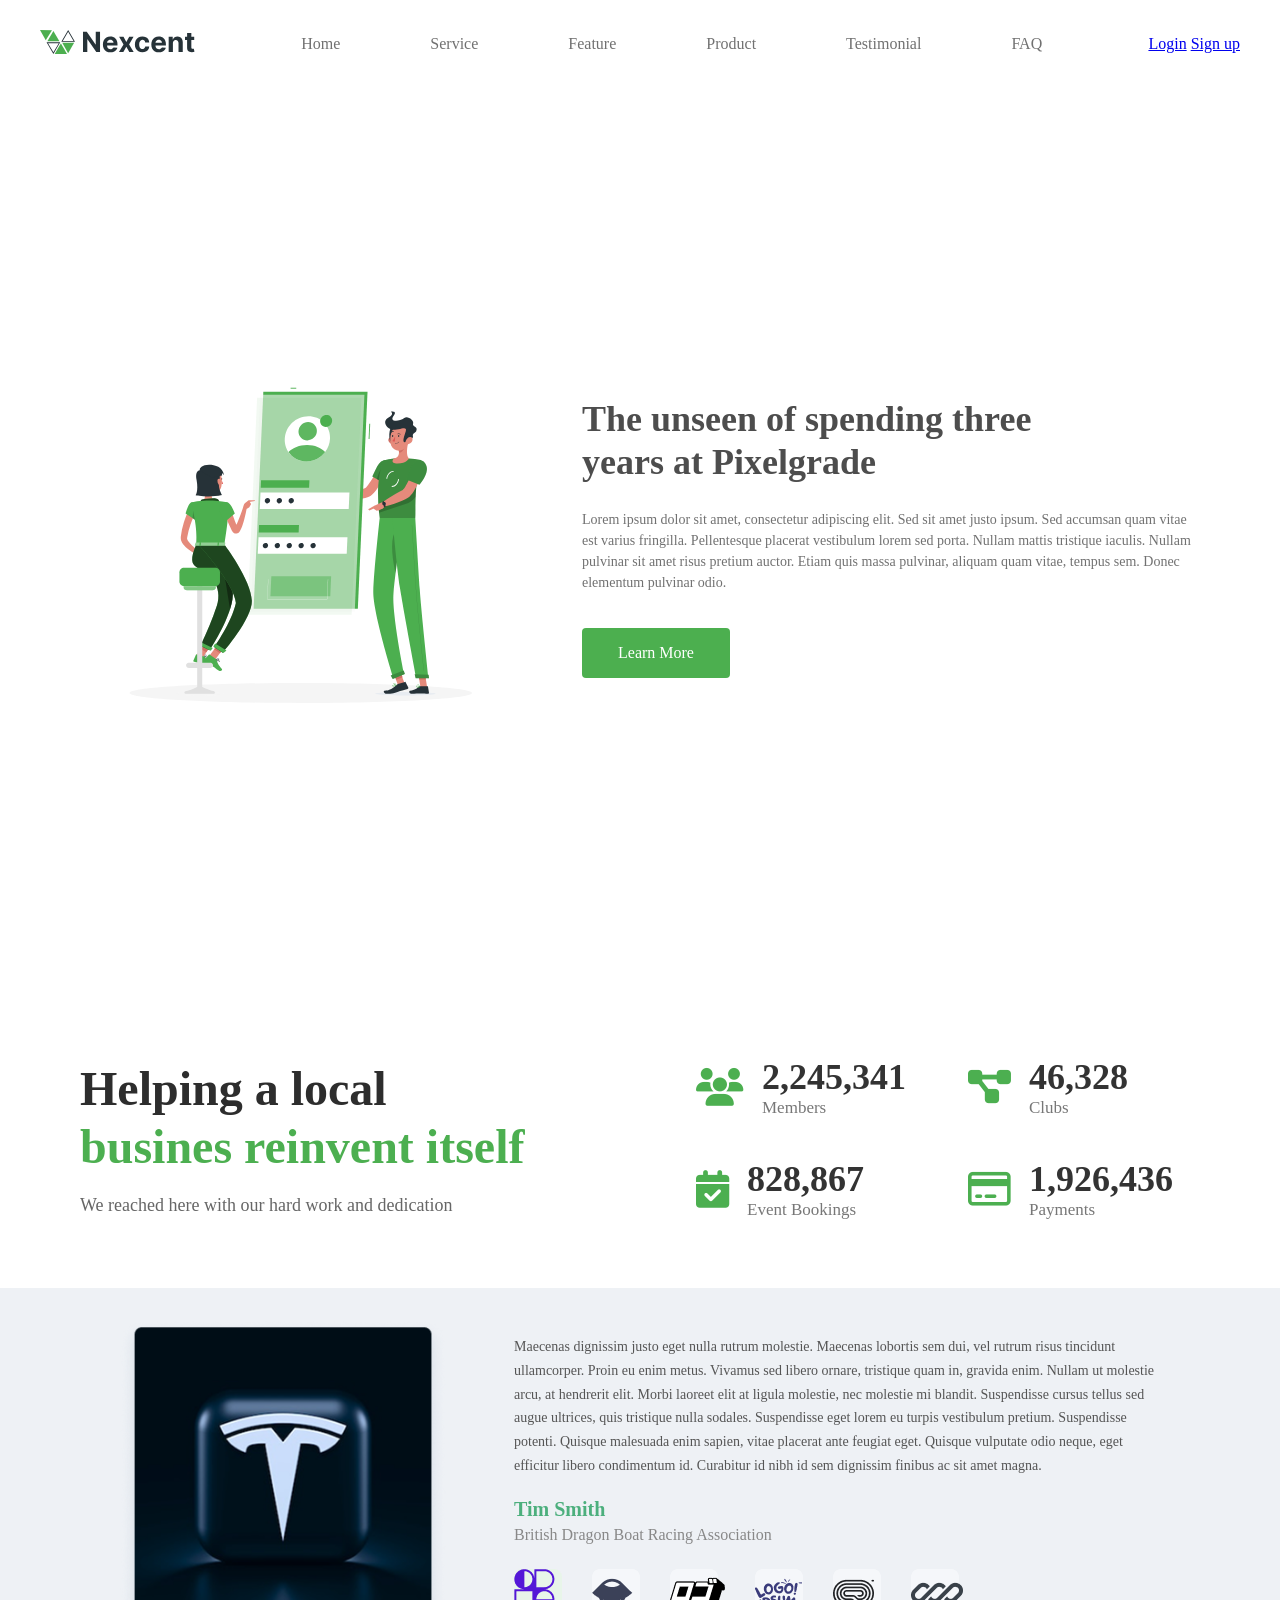
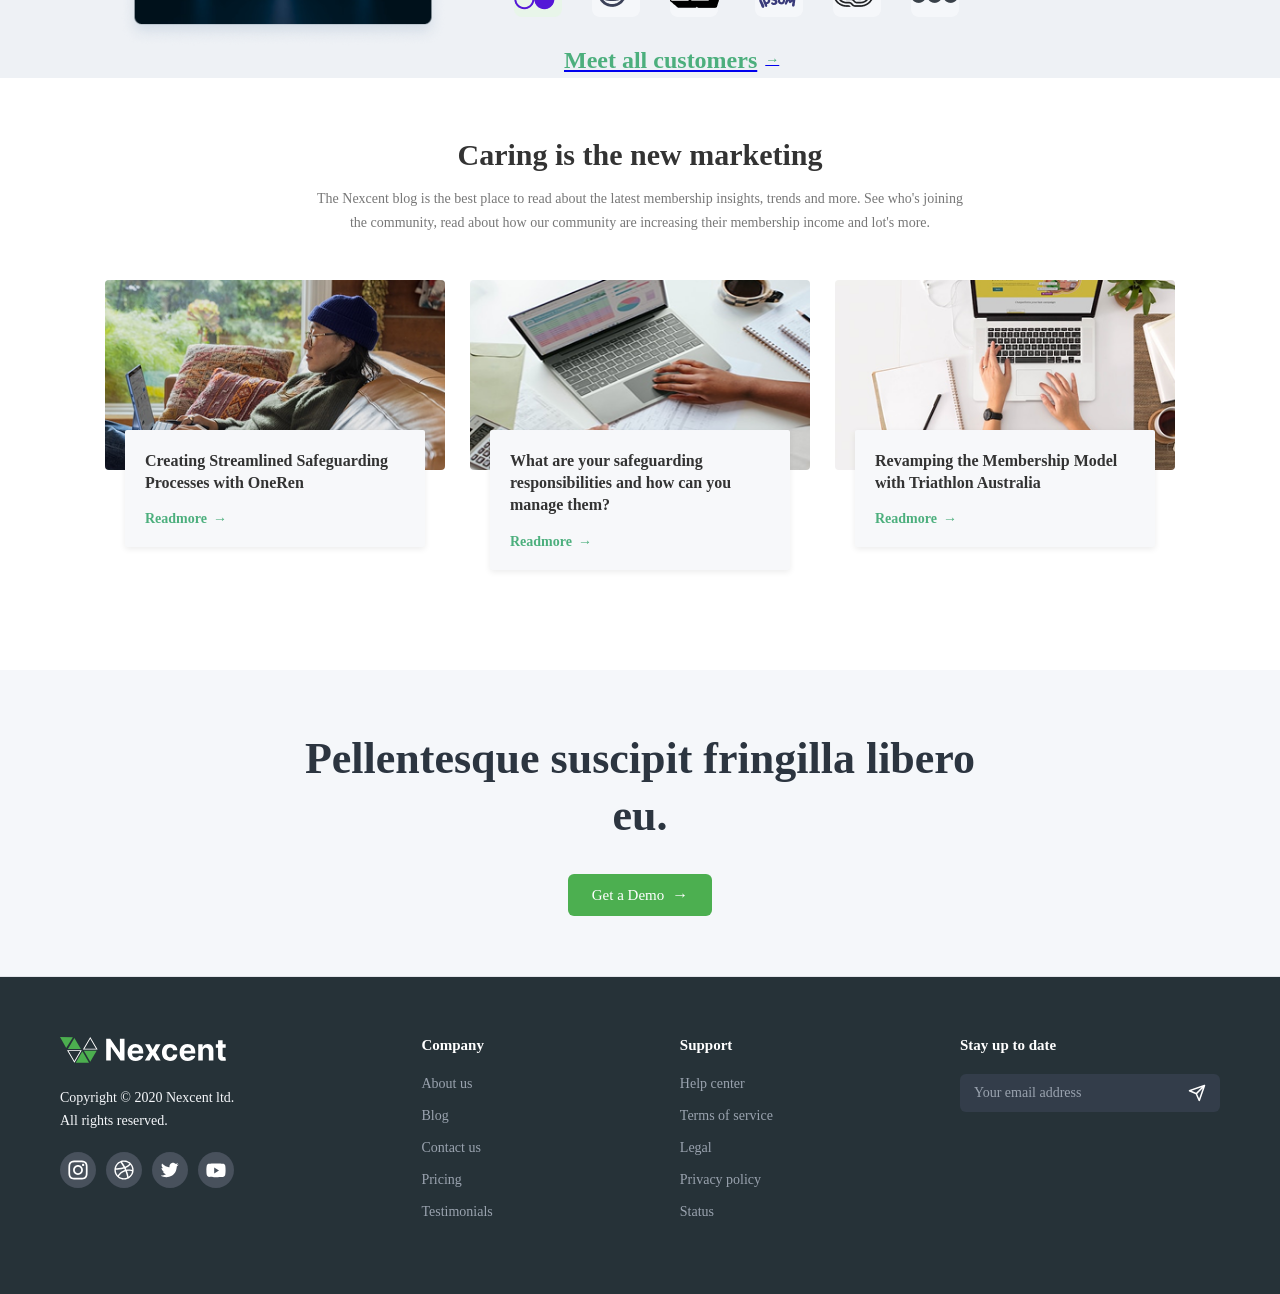
==== commit 0a16fdbb: "Merge branch 'componente-testimonial'" ====
--- a/index.html
+++ b/index.html
@@ -81,6 +81,78 @@
                     <span>Payments</span>
                 </div>
             </div>
+        </div>
+    </section>
+    <section class="client-section">
+        <div class="client-card">
+
+            <div class="client-image">
+                <img src="imagen/image 9.png" alt="Tesla">
+            </div>
+
+            <div class="client-content">
+
+                <p class="description">
+                Maecenas dignissim justo eget nulla rutrum molestie. Maecenas lobortis sem dui,
+                vel rutrum risus tincidunt ullamcorper. Proin eu enim metus. Vivamus sed libero
+                ornare, tristique quam in, gravida enim. Nullam ut molestie arcu, at hendrerit elit.
+                Morbi laoreet elit at ligula molestie, nec molestie mi blandit. Suspendisse cursus
+                tellus sed augue ultrices, quis tristique nulla sodales. Suspendisse eget lorem eu
+                turpis vestibulum pretium. Suspendisse potenti. Quisque malesuada enim sapien,
+                vitae placerat ante feugiat eget. Quisque vulputate odio neque, eget efficitur
+                libero condimentum id. Curabitur id nibh id sem dignissim finibus ac sit amet magna.
+                </p>
+
+                <p class="name">Tim Smith</p>
+                <p class="role">British Dragon Boat Racing Association</p>
+            
+            <div class="logos-strip-container">
+                <a href="#" class="logo-strip">
+                <div class="logo-strip"> <img src="imagen/Logo.png" alt=""> </div>
+                <div class="logo-strip"> <img src="imagen/Logo (1).png" alt=""> </div>
+                <div class="logo-strip"> <img src="imagen/Logo (2).png" alt=""> </div>
+                <div class="logo-strip"> <img src="imagen/Logo (3).png" alt=""> </div>
+                <div class="logo-strip"> <img src="imagen/Logo (4).png" alt=""> </div>
+                <div class="logo-strip"> <img src="imagen/Logo (5).png" alt=""> </div>        
+                <div class="meet-customers">Meet all customers <span class="arrow">→</span></div>
+                </a>
+            </div>
+            </div>
+        </div>
+    </section>
+    <section class="blog-section">
+        <h2 class="blog-title">Caring is the new marketing</h2>
+        <p class="blog-subtitle">
+        The Nexcent blog is the best place to read about the latest membership insights,
+        trends and more. See who's joining the community, read about how our community
+        are increasing their membership income and lot's more.
+        </p>
+
+        <div class="blog-cards">
+
+        <article class="blog-card">
+            <img src="imagen/image 18.png" alt="Creating Streamlined Safeguarding Processes with OneRen">
+            <div class="blog-card-text">
+            <h3>Creating Streamlined Safeguarding Processes with OneRen</h3>
+            <a href="#" class="readmore">Readmore <span class="arrow">&#8594;</span></a>
+            </div>
+        </article>
+
+        <article class="blog-card">
+            <img src="imagen/image 19.png" alt="What are your safeguarding responsibilities and how can you manage them?">
+            <div class="blog-card-text">
+            <h3>What are your safeguarding responsibilities and how can you manage them?</h3>
+            <a href="#" class="readmore">Readmore <span class="arrow">&#8594;</span></a>
+            </div>
+        </article>
+
+        <article class="blog-card">
+            <img src="imagen/image 20.png" alt="Revamping the Membership Model with Triathlon Australia">
+            <div class="blog-card-text">
+            <h3>Revamping the Membership Model with Triathlon Australia</h3>
+            <a href="#" class="readmore">Readmore <span class="arrow">&#8594;</span></a>
+            </div>
+        </article>
         </div>
     </section>
     <div class="hero">
@@ -127,8 +199,8 @@
                     <input type="email" placeholder="Your email address">
                     <button type="submit"><img src="images/send.svg" alt="Subscribe"></button>
                 </form>
-            </div>       
-        </div>
-    </footer>
+            </div>
+        </div>
+    </footer>       
 </body>
-</html>+</html>
--- a/styles.css
+++ b/styles.css
@@ -6,7 +6,6 @@
 }
 
 /*Header */
-
 .header {
   max-width: 1200px;
   margin: 0 auto;
@@ -188,8 +187,178 @@
     }
 }
 
+/*Tarjeta de cliente */
+.client-section {
+  background: #eef1f5;
+  display: flex;
+  justify-content: center;
+}
+
+.client-card {
+  display: flex;
+  max-width: 1440px;
+  height: 390px;    
+  gap: 68px;
+  padding: 32px 120px 32px 120px;
+}
+
+.client-image img {
+  width: 326px;
+  height: 326px;
+  object-fit: cover;
+  border-radius: 6px;
+  display: block;
+}
+
+.client-content {
+  flex: 1;
+  display: flex;
+  flex-direction: column;
+  justify-content: flex-start;
+  padding-top: 15px;
+}
+
+.client-content .description {
+  font-size: 14px;
+  line-height: 1.7;
+  margin: 0 0 20px 0;
+  color: #555;
+}
+
+.client-content .name {
+  font-size: 20px;
+  font-weight: bold;
+  color: #4caf7d;
+  margin: 0 0 5px 0;
+}
+
+.client-content .role {
+  font-size: 16px;
+  color: #888;
+  margin: 0 0 25px 0;
+}
+
+.logo-strip {
+  display: flex;
+  align-items: center;
+  gap: 30px;
+  flex-wrap: wrap;
+}
+
+.meet-customers{
+  display: flex;
+  align-items: center;
+  gap: 8px;
+  margin-left: 50px;
+  text-decoration: none;
+  color: #4caf7d;
+  font-weight: 600;
+  font-size: 24px;
+  white-space: nowrap;
+  transition: transform 0.5s ease, color 0.5s ease;
+}
+
+@media (max-width: 700px) {
+
+  .client-card {
+    flex-direction: column;
+  }
+  .client-image img {
+    width: 100%;
+    height: auto;
+  }
+  .blog-cards {
+    flex-direction: column;
+    align-items: center;
+  }
+}
+
+/* SECCIÓN 2: Blog                */
+.blog-section {
+  background: #ffffff;
+  padding: 60px 40px 100px;
+  text-align: center;
+}
+
+.blog-title {
+  font-size: 30px;
+  font-weight: bold;
+  color: #333;
+  margin: 0 0 15px 0;
+}
+
+.blog-subtitle {
+  max-width: 650px;
+  margin: 0 auto 45px auto;
+  font-size: 14px;
+  line-height: 1.7;
+  color: #777;
+}
+
+.blog-cards {
+  display: flex;
+  justify-content: center;
+  gap: 25px;
+  max-width: 1100px;
+  margin: 0 auto;
+  flex-wrap: wrap;
+}
+
+.blog-card {
+  flex: 1 1 320px;
+  max-width: 340px;
+  text-align: left;
+  position: relative;
+}
+
+.blog-card img {
+  width: 100%;
+  height: 190px;
+  object-fit: cover;
+  border-radius: 4px;
+  display: block;
+}
+
+.blog-card-text {
+  background: #f7f8fa;
+  padding: 20px;
+  margin: -40px 20px 0 20px;
+  position: relative;
+  box-shadow: 0 2px 6px rgba(0, 0, 0, 0.08);
+  border-radius: 2px;
+}
+
+.blog-card-text h3 {
+  font-size: 16px;
+  color: #333;
+  margin: 0 0 15px 0;
+  line-height: 1.4;
+}
+
+.readmore {
+  display: inline-flex;
+  align-items: center;
+  gap: 6px;
+  text-decoration: none;
+  color: #4caf7d;
+  font-weight: bold;
+  font-size: 14px;
+}
+
+.arrow {
+  font-size: 14px;
+}
+
+@media (max-width: 700px) {
+    .footer-content {
+        flex-direction: column;
+    }
+    .footer-email form {
+        width: 100%;
+    }
+}
+
 /*Contador */
-
 .stats{
     width: 100%;
     min-height: 300px;
@@ -270,7 +439,7 @@
     }
 }
 
-/*Contador */
+/*Hero */
 .hero {
     background-color: #f5f7fa;
     border-bottom: 1px solid #e2e5ea;
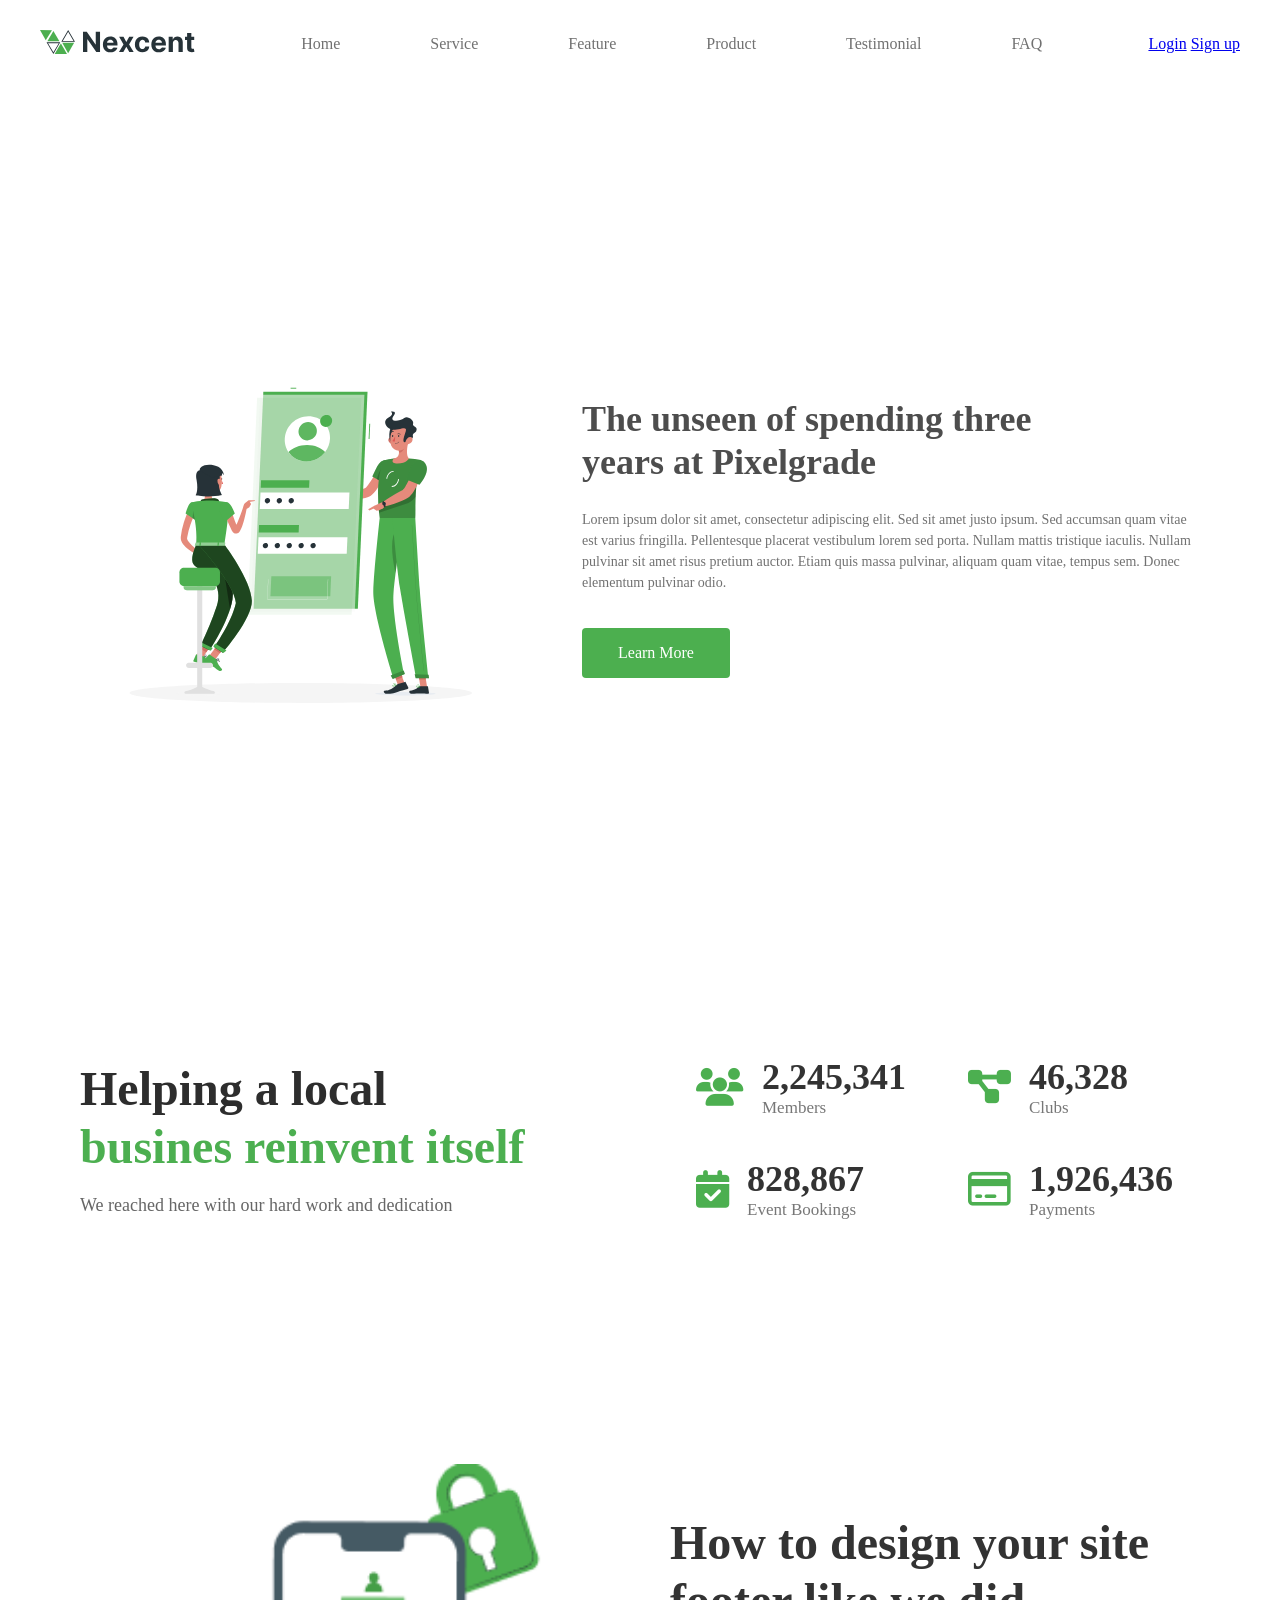
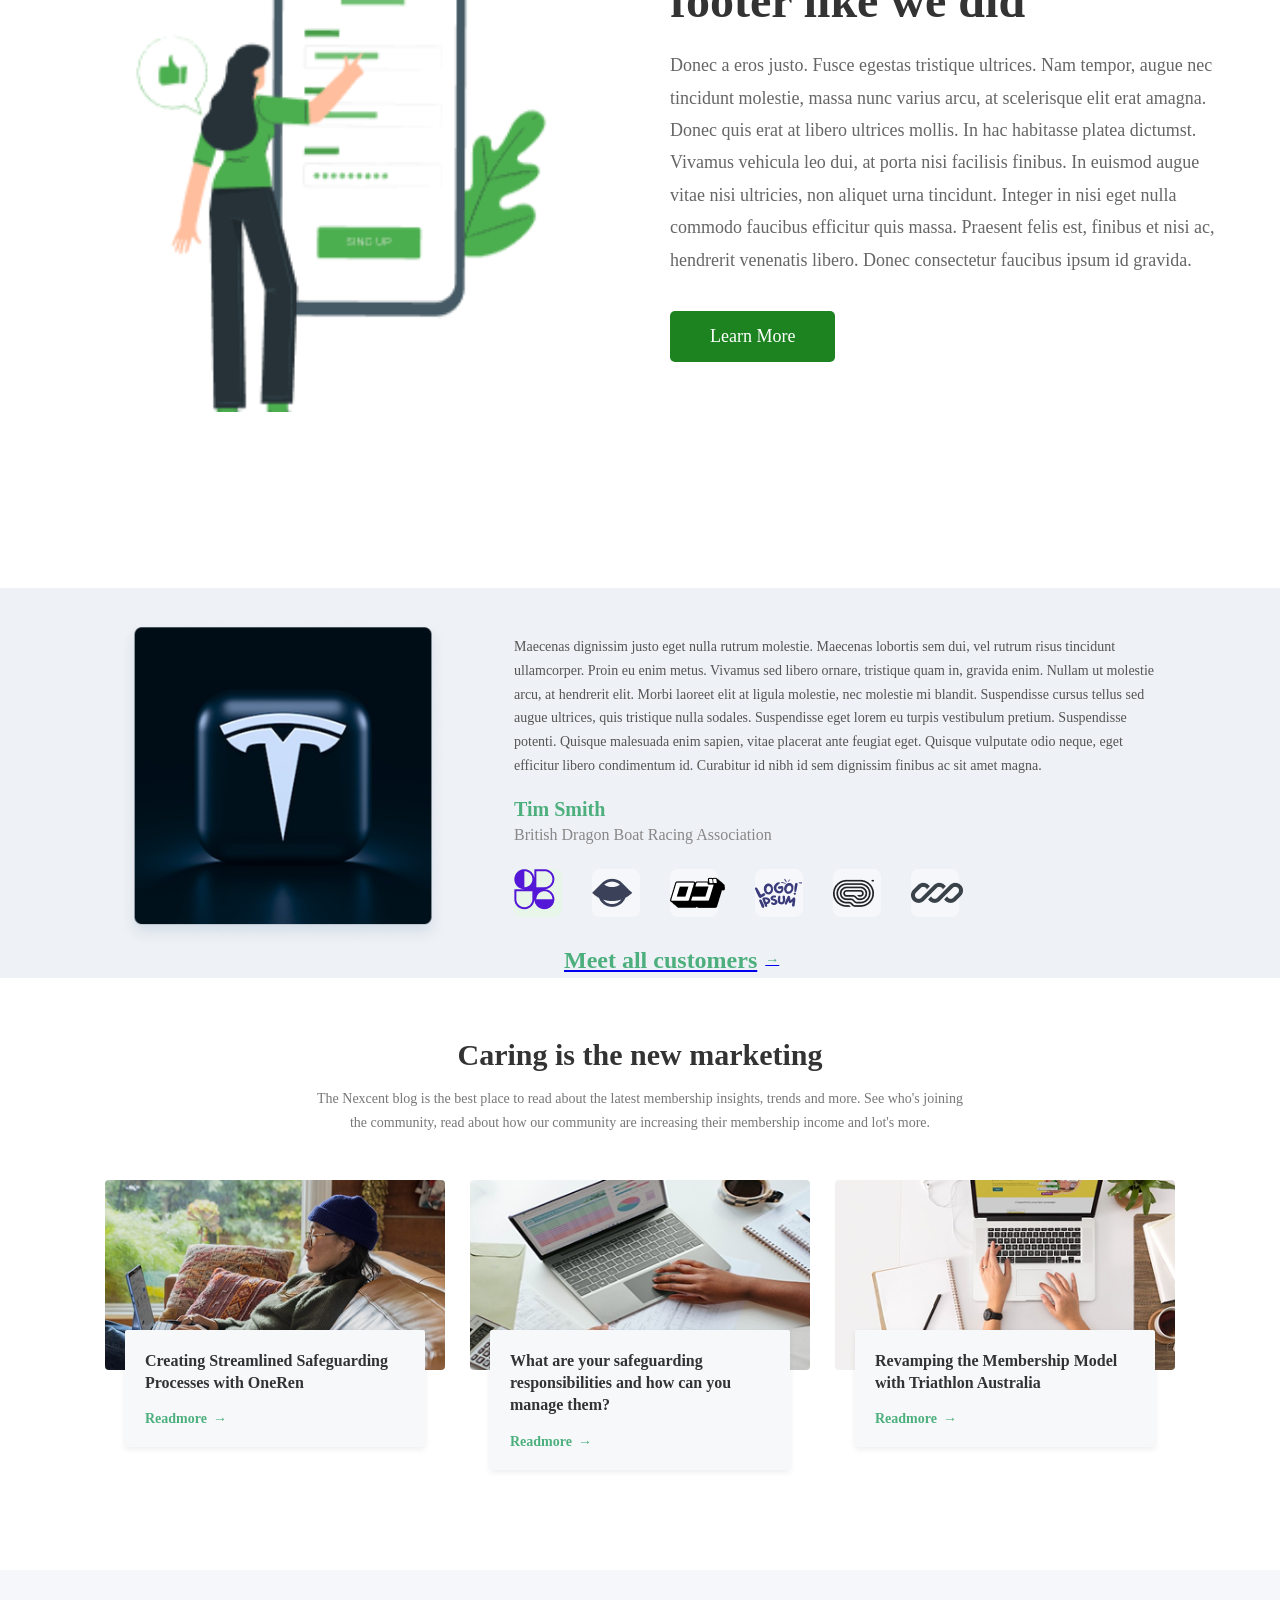
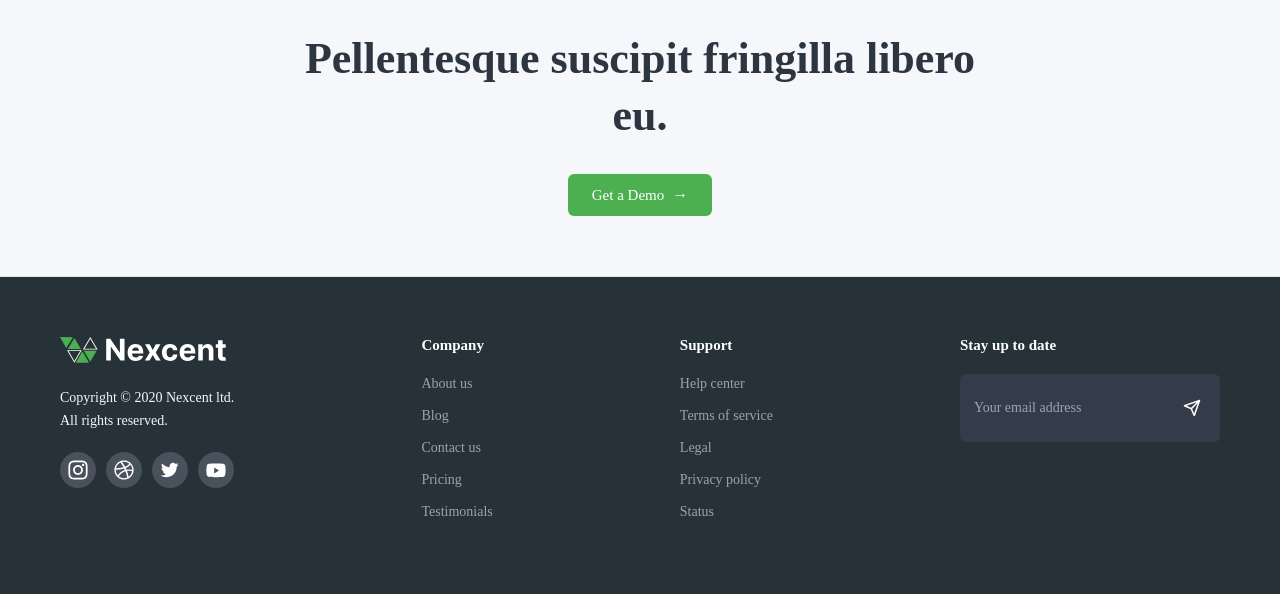
==== commit be943275: "Merge branch 'Componente-Crear-un-pie-de-página'" ====
--- a/index.html
+++ b/index.html
@@ -83,15 +83,28 @@
             </div>
         </div>
     </section>
+    <section class="container">
+        <div class="image">
+            <img src="imagen.png" alt="Ilustración">
+        </div>
+        <div class="content">
+            <h1>How to design your site footer like we did</h1>
+            <p>Donec a eros justo. Fusce egestas tristique ultrices. Nam tempor, augue nec tincidunt
+                molestie, massa nunc varius arcu, at scelerisque elit erat amagna. Donec quis erat at
+                libero ultrices mollis. In hac habitasse platea dictumst. Vivamus vehicula leo dui, at porta
+                nisi facilisis finibus. In euismod augue vitae nisi ultricies, non aliquet urna tincidunt. Integer
+                in nisi eget nulla commodo faucibus efficitur quis massa. Praesent felis est, finibus et nisi
+                ac, hendrerit venenatis libero. Donec consectetur faucibus ipsum id gravida.
+            </p>
+            <button>Learn More</button>
+        </div>
+    </section>
     <section class="client-section">
         <div class="client-card">
-
             <div class="client-image">
                 <img src="imagen/image 9.png" alt="Tesla">
             </div>
-
             <div class="client-content">
-
                 <p class="description">
                 Maecenas dignissim justo eget nulla rutrum molestie. Maecenas lobortis sem dui,
                 vel rutrum risus tincidunt ullamcorper. Proin eu enim metus. Vivamus sed libero
@@ -102,10 +115,8 @@
                 vitae placerat ante feugiat eget. Quisque vulputate odio neque, eget efficitur
                 libero condimentum id. Curabitur id nibh id sem dignissim finibus ac sit amet magna.
                 </p>
-
                 <p class="name">Tim Smith</p>
                 <p class="role">British Dragon Boat Racing Association</p>
-            
             <div class="logos-strip-container">
                 <a href="#" class="logo-strip">
                 <div class="logo-strip"> <img src="imagen/Logo.png" alt=""> </div>
@@ -127,9 +138,7 @@
         trends and more. See who's joining the community, read about how our community
         are increasing their membership income and lot's more.
         </p>
-
         <div class="blog-cards">
-
         <article class="blog-card">
             <img src="imagen/image 18.png" alt="Creating Streamlined Safeguarding Processes with OneRen">
             <div class="blog-card-text">
@@ -137,7 +146,6 @@
             <a href="#" class="readmore">Readmore <span class="arrow">&#8594;</span></a>
             </div>
         </article>
-
         <article class="blog-card">
             <img src="imagen/image 19.png" alt="What are your safeguarding responsibilities and how can you manage them?">
             <div class="blog-card-text">
@@ -145,7 +153,6 @@
             <a href="#" class="readmore">Readmore <span class="arrow">&#8594;</span></a>
             </div>
         </article>
-
         <article class="blog-card">
             <img src="imagen/image 20.png" alt="Revamping the Membership Model with Triathlon Australia">
             <div class="blog-card-text">
@@ -160,7 +167,7 @@
         <a href="https://www.google.com" target="_blank" class="btn-demo">
         Get a Demo <span class="arrow">→</span>
         </a>
-  </div>
+    </div>
     <footer class="footer">
         <div class="footer-content">
             <div class="logo">
@@ -172,7 +179,7 @@
                 <a href="https://www.twitter.com" target="_blank"><img src="images/twitter.svg" alt="twitter"></a>
                 <a href="https://www.youtube.com/@eightdev" target="_blank"><img src="images/youtube.svg" alt="youtube"></a>
             </label>
-        </div>
+            </div>
             <div class="footer-links">
                 <h4>Company</h4>
                 <ul>
@@ -204,3 +211,5 @@
     </footer>       
 </body>
 </html>
+
+
--- a/styles.css
+++ b/styles.css
@@ -496,7 +496,7 @@
     justify-content: space-between;
     gap: 60px;
     padding: 40px;
-}
+} 
 
 .banner-image {
     flex: 1;
@@ -544,3 +544,59 @@
     background: #3f9d44;
 }
 
+/*Como crear pie de pagina*/
+.container{
+    width: 90%;
+    max-width: 1200px;
+    margin: auto;
+    min-height: 100vh;
+    display: flex;
+    justify-content: space-between;
+    align-items: center;
+    gap: 60px;
+}
+
+.image{
+    flex: 1;
+    display: flex;
+    justify-content: center;
+}
+
+.image img{
+    width: 100%;
+    max-width: 450px;
+    height: auto;
+}
+
+.content{
+    flex: 1;
+}
+
+.content h1{
+    font-size: 48px;
+    color: #333333;
+    margin-bottom: 20px;
+    line-height: 1.2;
+}
+
+.content p{
+    font-size: 18px;
+    color: #666666;
+    line-height: 1.8;
+    margin-bottom: 35px;
+}
+
+button{
+    background: #1d8320;
+    color: white;
+    border: none;
+    padding: 15px 40px;
+    font-size: 18px;
+    border-radius: 5px;
+    cursor: pointer;
+    transition: 0.3s;
+}
+
+button:hover{
+    background-color: #1d8320;
+}
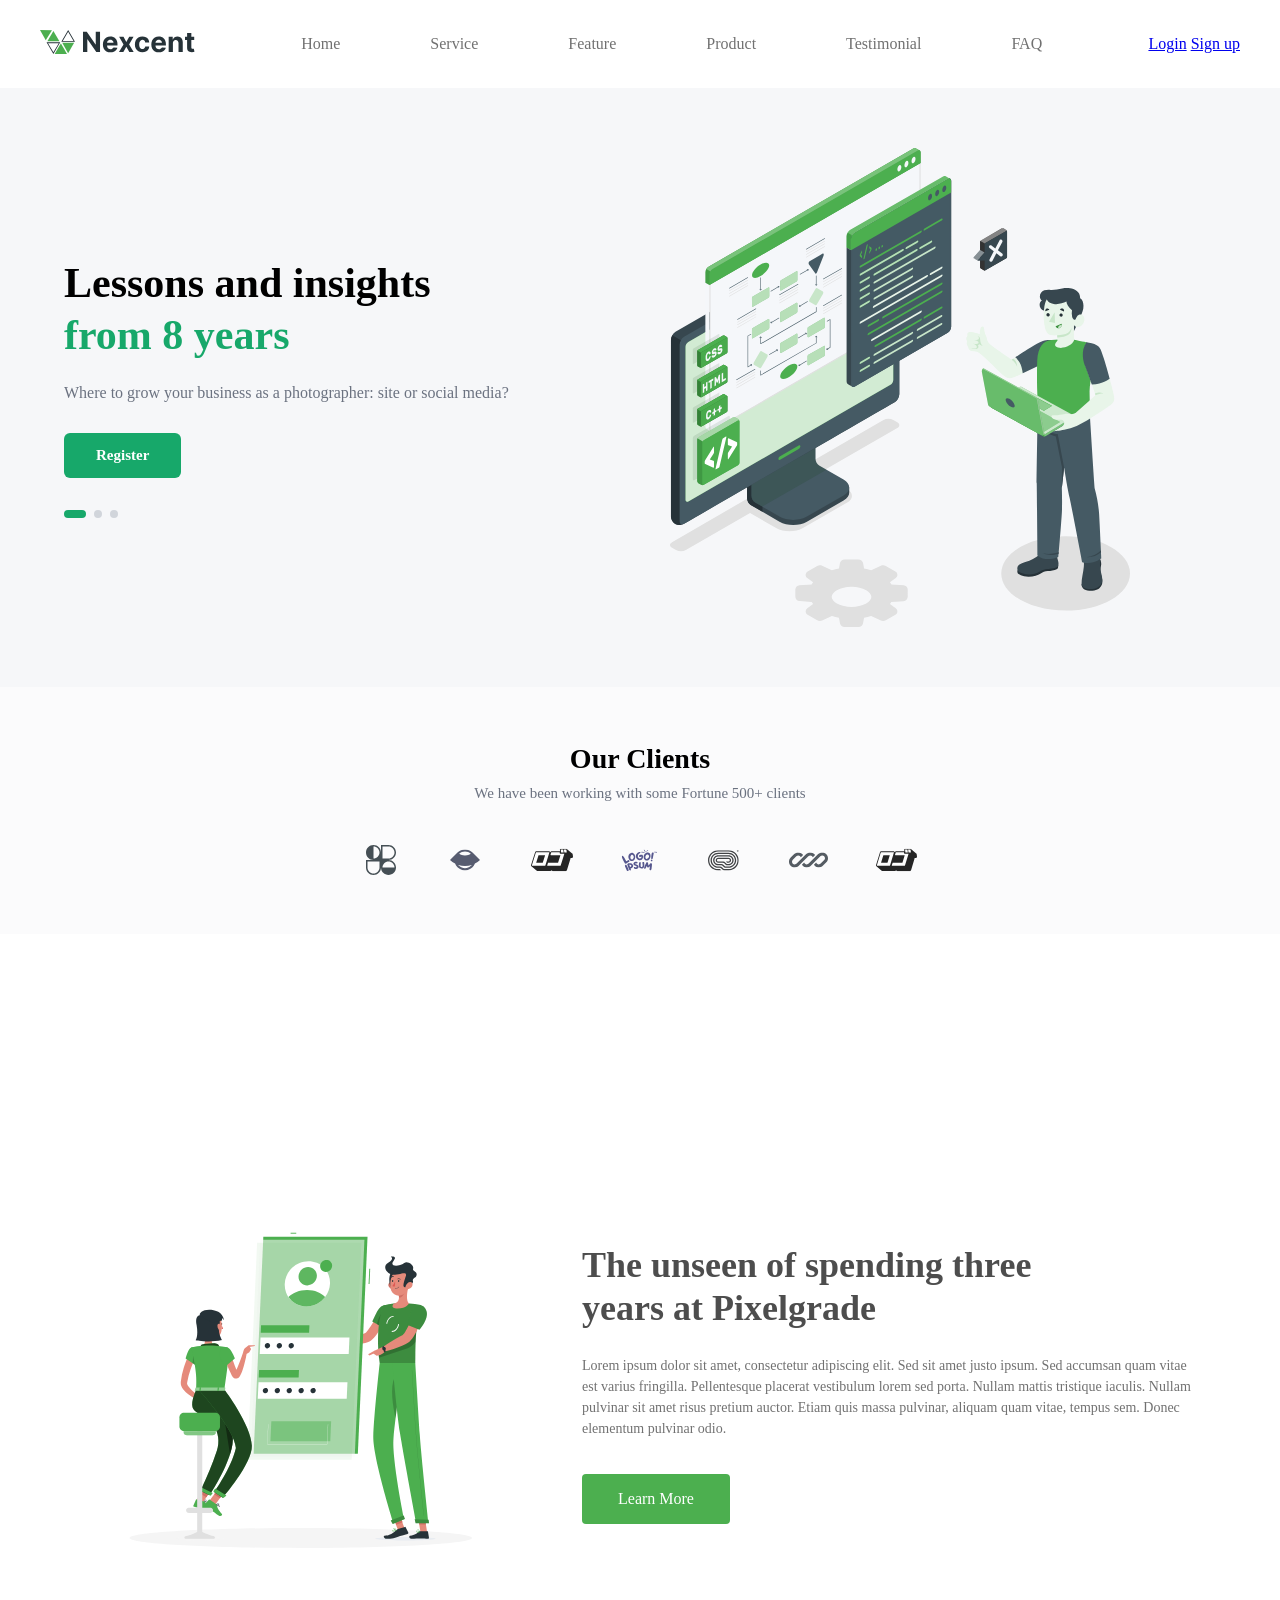
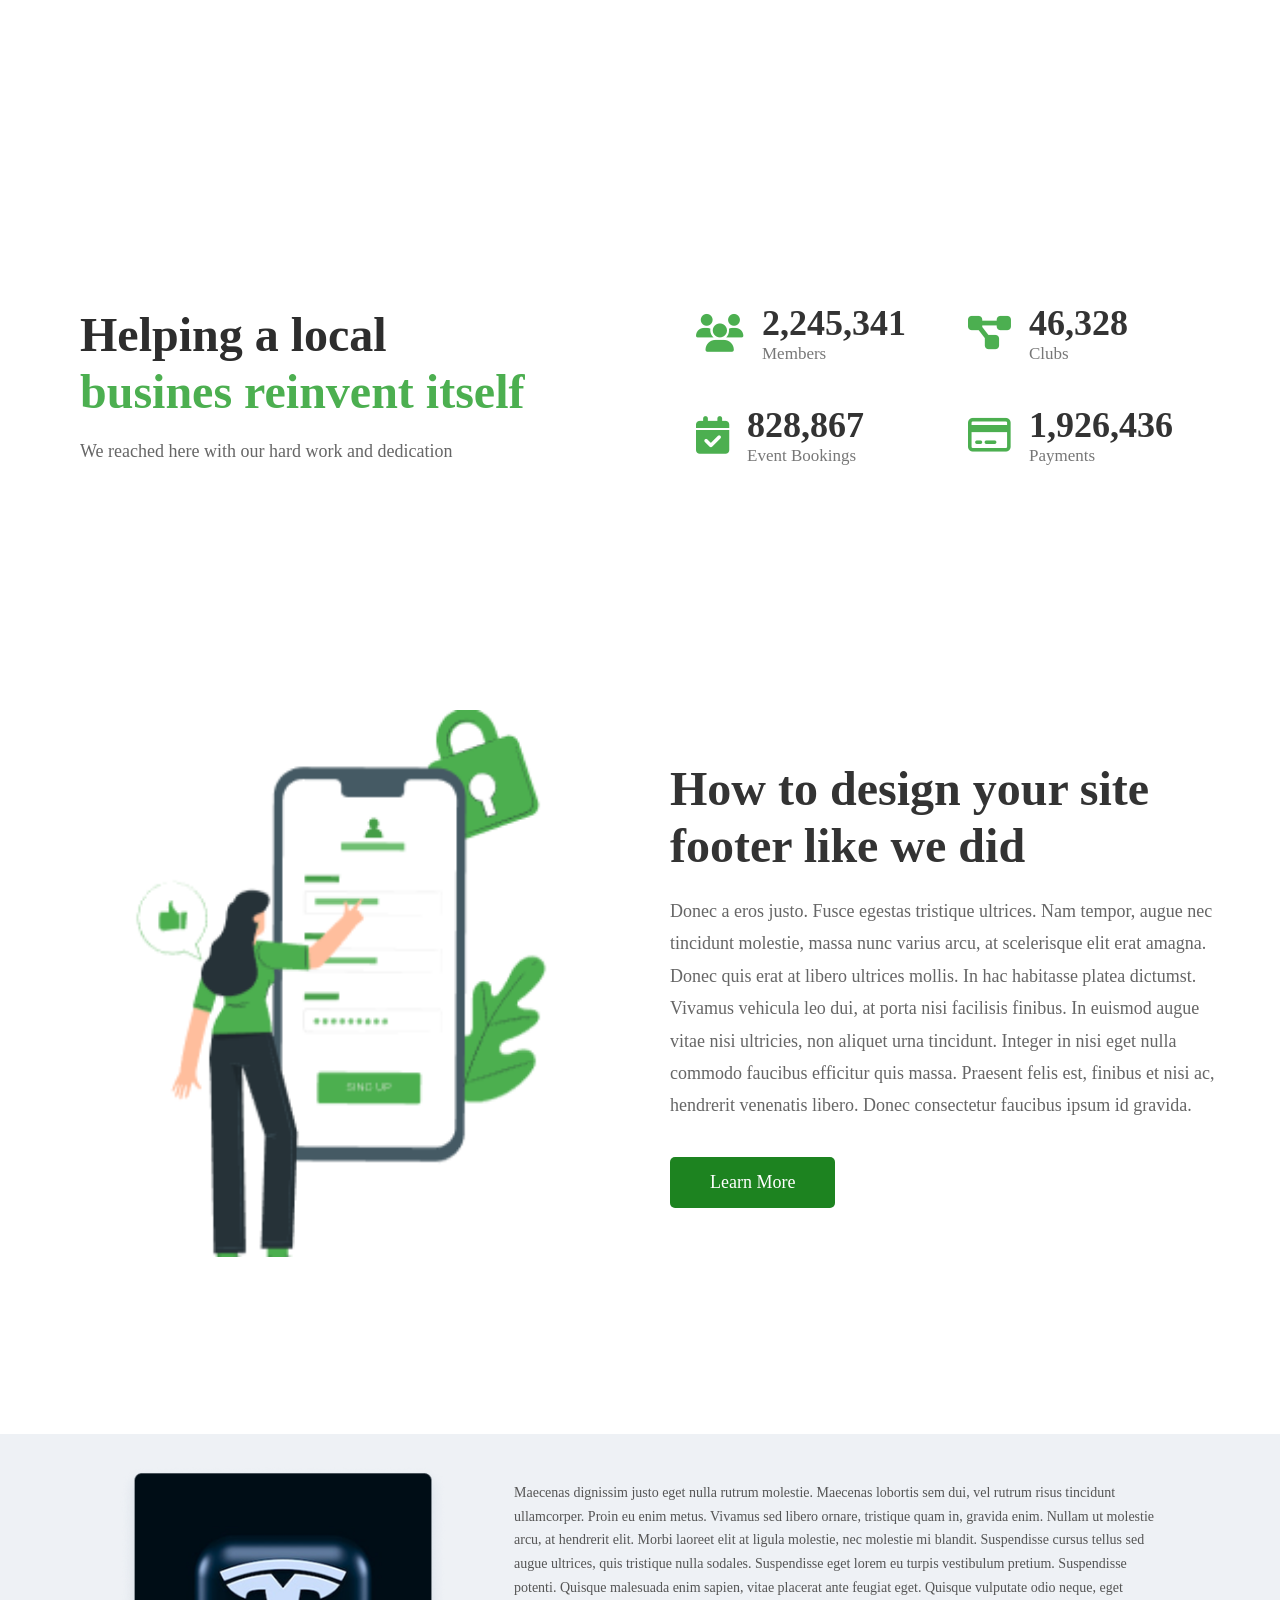
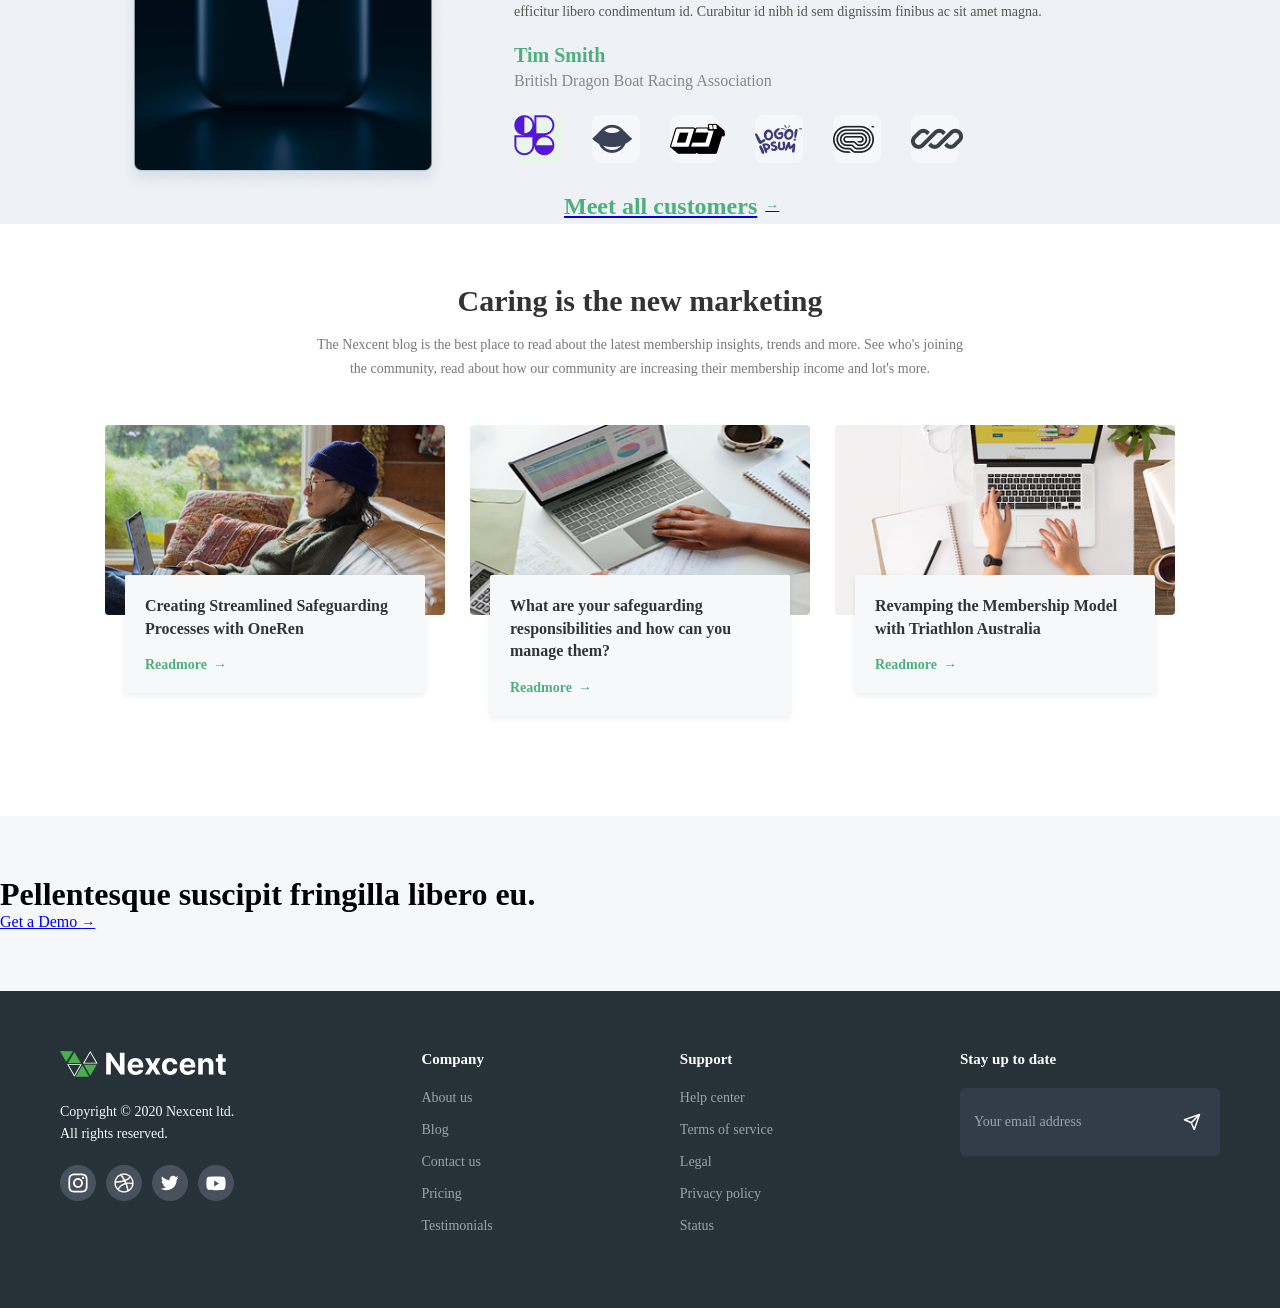
==== commit 9c1994ec: "Merge branch 'Serch'" ====
--- a/index.html
+++ b/index.html
@@ -7,7 +7,7 @@
     <link rel="stylesheet" href="https://cdnjs.cloudflare.com/ajax/libs/font-awesome/6.5.2/css/all.min.css">
 </head>
 <body>
-    <div class="header">
+     <div class="header">
         <div class="logo-header">
         <img src="images/logo.svg" alt="">
         </div>
@@ -25,8 +25,45 @@
             <a href="#">Login</a>
             <a href="#">Sign up</a>
         </div>
-    </div>
-    <div class="banner-container">
+    </div> 
+    <section class="hero">
+        <div class="hero-container">
+            <div class="hero-text">
+                <h1>
+                    Lessons and insights
+                    <span class="highlight">from 8 years</span> 
+                </h1>
+                <p class="hero-subtitle">
+                    Where to grow your business as a photographer: site or social media?
+                </p>
+                <button class="btn-register">Register</button>
+                <div class="hero-dots">
+                    <span class="dot active"></span>
+                    <span class="dot"></span>
+                    <span class="dot"></span>
+                </div>
+            </div>
+            <div class="hero-image">
+                <img src="images/HEROPC.svg" alt="Ilustración de una computadora con código y una persona junto a ella">
+            </div>
+        </div>
+    </section>
+    <section class="clients">
+        <div class="clients-container">
+            <h2>Our Clients</h2>
+            <p class="clients-subtitle">We have been working with some Fortune 500+ clients</p>
+            <div class="clients-logos">
+                <img src="images/Logo1.svg" alt="Logo de cliente 1" class="client-logo"> <!-- Logo 1 -->
+                <img src="images/Logo2.svg" alt="Logo de cliente 2" class="client-logo"> <!-- Logo 2 -->
+                <img src="images/Logo3.svg" alt="Logo de cliente 3" class="client-logo"> <!-- Logo 3 -->
+                <img src="images/Logo4.svg" alt="Logo de cliente 4" class="client-logo"> <!-- Logo 4 -->
+                <img src="images/Logo5.svg" alt="Logo de cliente 5" class="client-logo"> <!-- Logo 5 -->
+                <img src="images/Logo6.svg" alt="Logo de cliente 6" class="client-logo"> <!-- Logo 6 -->
+                <img src="images/Logo7.svg" alt="Logo de cliente 7" class="client-logo"> <!-- Logo 7 -->
+            </div>
+        </div>
+    </section>
+     <div class="banner-container">
         <div class="banner-image">
             <img src="images/framebanner.svg" alt="framebanner">
         </div>
--- a/styles.css
+++ b/styles.css
@@ -1,8 +1,8 @@
 * {
-  box-sizing: border-box;
-  margin: 0;
-  padding: 0;
-  font-family: Inter;
+    margin: 0; 
+    padding: 0;
+    box-sizing: border-box;
+    font-family: Inter;
 }
 
 /*Header */
@@ -40,7 +40,6 @@
 }
 
 /*Footer */
-
 footer {
   background-color:#263238;
   padding: 60px;
@@ -441,48 +440,167 @@
 
 /*Hero */
 .hero {
-    background-color: #f5f7fa;
-    border-bottom: 1px solid #e2e5ea;
-    padding: 60px 20px;
+    background-color: #f6f7f9; 
+    padding-top: 60px; 
+    padding-bottom: 60px;
+}
+
+.hero-container {
+    max-width: 1200px;
+    margin: 0 auto;
+    display: flex;
+    align-items: center;
+    justify-content: space-between;
+    gap: 40px;
+    padding-left: 24px;
+    padding-right: 24px;
+    flex-wrap: wrap;
+}
+
+.hero-text {
+    flex: 1 1 420px;
+    max-width: 480px;
+}
+
+.hero-text h1 {
+    font-size: 42px;
+    line-height: 1.25;
+    font-weight: 700;
+    margin-bottom: 18px;
+}
+
+.hero-text h1 .highlight {
+    color: #17a86a;
+    display: block;
+}
+
+.hero-subtitle {
+    font-size: 16px;
+    color: #6b7280;
+    line-height: 1.6;
+    margin-bottom: 28px;
+}
+
+.btn-register {
+    background-color: #17a86a;
+    color: #ffffff;
+    border: none;
+    padding: 14px 32px;
+    font-size: 15px;
+    font-weight: 600;
+    border-radius: 6px;
+    cursor: pointer;
+    transition: background-color 0.3s ease;
+}
+
+.btn-register:hover {
+    background-color: #128a56;
+}
+
+.hero-dots {
+    display: flex;
+    gap: 8px;
+    margin-top: 32px;
+}
+
+.dot {
+    width: 8px;
+    height: 8px;
+    border-radius: 50%;
+    background-color: #d1d5db;
+    display: inline-block;
+}
+
+.dot.active {
+    background-color: #17a86a;
+    width: 22px;
+    border-radius: 4px;
+}
+
+.hero-image {
+    flex: 1 1 420px;
+    display: flex;
+    justify-content: center;
+}
+
+.hero-image img {
+    width: 100%;
+    max-width: 460px;
+    height: auto;
+}
+
+/*Clientes*/
+.clients {
+    background-color: #fbfbfc;
+    padding-top: 56px;
+    padding-bottom: 56px;
     text-align: center;
 }
 
-.hero h1 {
-    font-size: 44px;
-    font-weight: 800;
-    color: #2c3540;
-    line-height: 1.3;
-    max-width: 700px;
-    margin: 0 auto 30px auto;
-}
-
-.btn-demo {
-    display: inline-flex;
-    align-items: center;
-    gap: 8px;
-    background-color: #4caf50;
-    color: white;
-    text-decoration: none;
+.clients-container {
+    max-width: 1000px;
+    margin: 0 auto;
+    padding-left: 24px;
+    padding-right: 24px;
+}
+
+.clients h2 {
+    font-size: 28px;
+    font-weight: 700;
+    margin-bottom: 10px;
+}
+
+.clients-subtitle {
     font-size: 15px;
-    font-weight: 500;
-    padding: 12px 24px;
-    border-radius: 6px;
-    border: none;
-    cursor: pointer;
-    transition: background-color 0.2s ease;
-}
-
-.btn-demo:hover {
-    background-color: #429a46;
-}
-
-.btn-demo .arrow {
-    font-size: 16px;
-}
-
-@media (max-width: 600px) {
-    .hero h1 {
-      font-size: 30px;
+    color: #6b7280;
+    margin-bottom: 40px;
+}
+
+.clients-logos {
+    display: flex;
+    align-items: center;
+    justify-content: center;
+    flex-wrap: wrap;
+    gap: 48px;
+}
+
+.client-logo {
+    height: 36px;
+    width: auto;
+    opacity: 0.85;
+    transition: opacity 0.3s ease, transform 0.3s ease;
+}
+
+.client-logo:hover {
+    opacity: 1;
+    transform: scale(1.08);
+}
+
+/* ===================================================
+   RESPONSIVE: pantallas pequeñas (celulares) no lo pidió el profe pero se investigó
+   =================================================== */
+
+@media (max-width: 768px) { 
+
+    .hero-container {
+        flex-direction: column;
+        text-align: center;
+    }
+
+    .hero-dots {
+        justify-content: center;
+    }
+
+    .hero-text {
+        max-width: 100%; 
+    }
+
+    .hero-text h1 {
+        font-size: 32px;
+    }
+
+    .clients-logos {
+        gap: 28px;
     }
 }
 
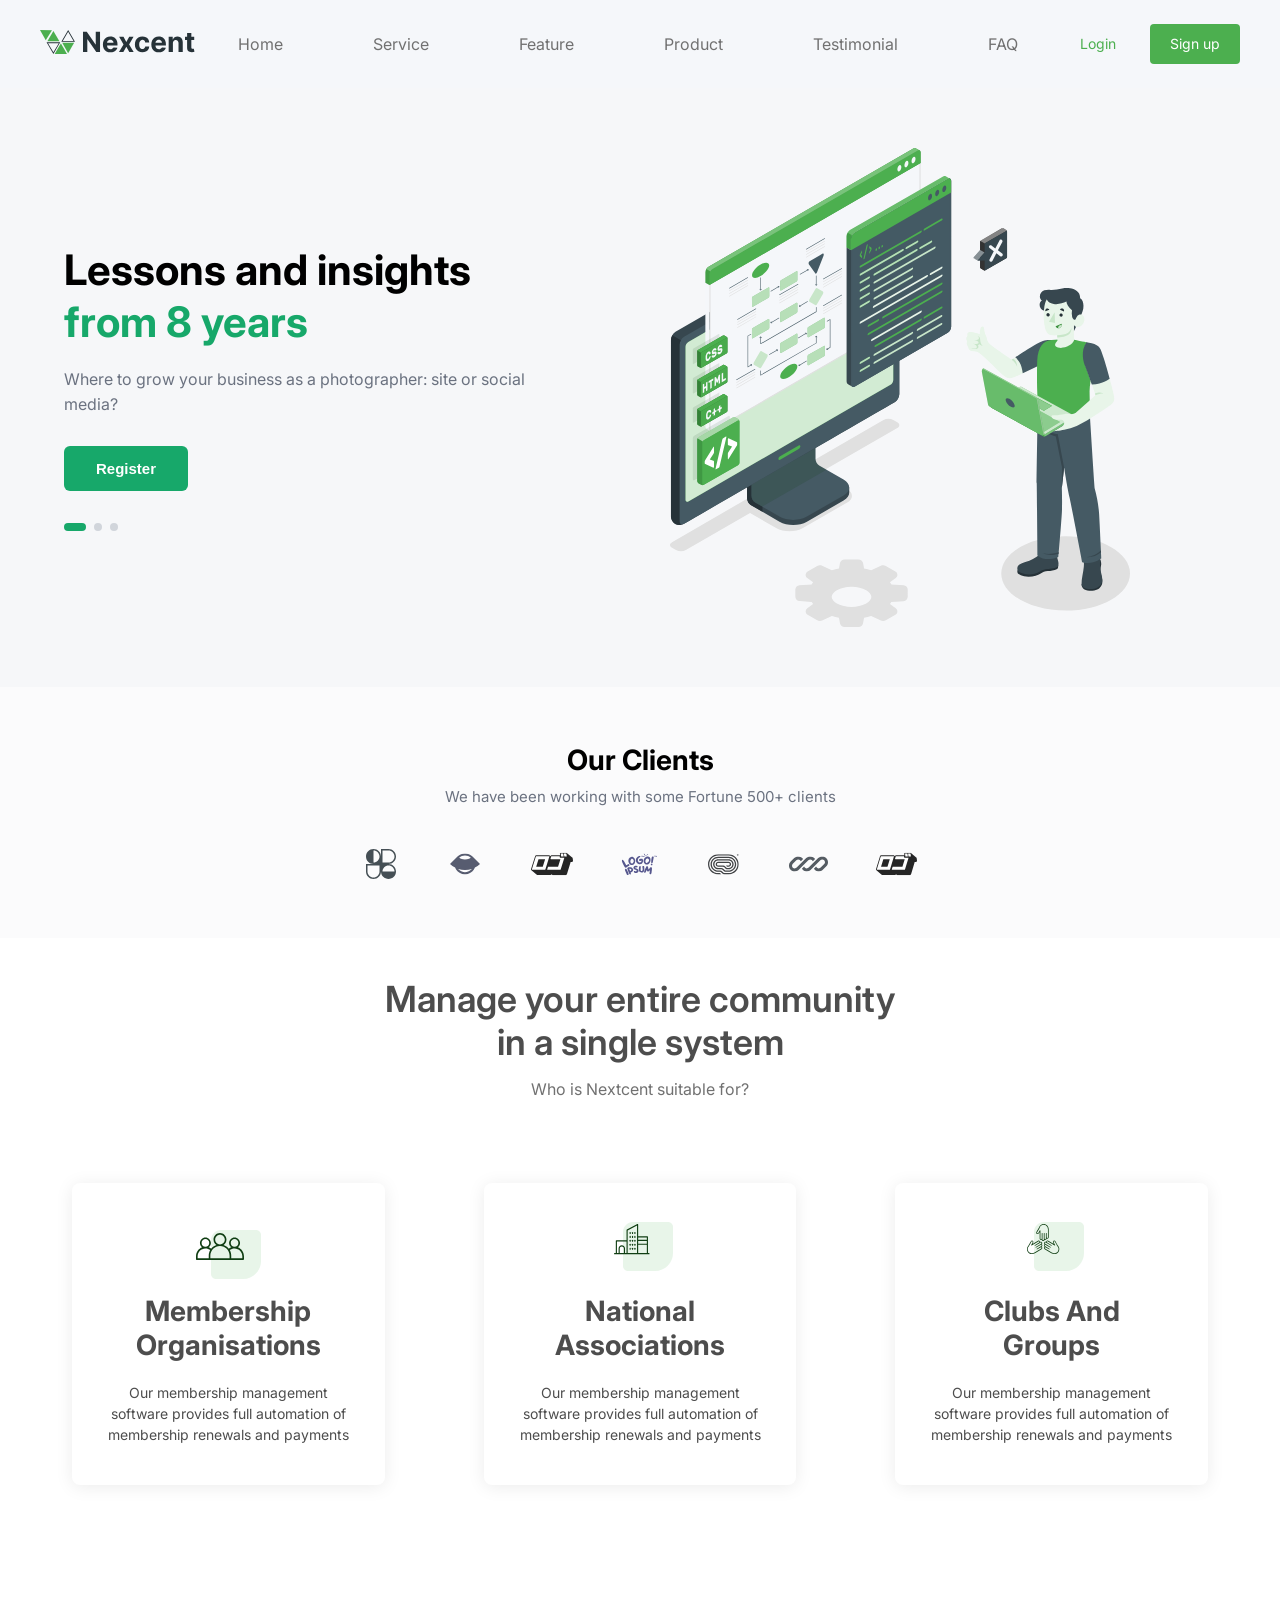
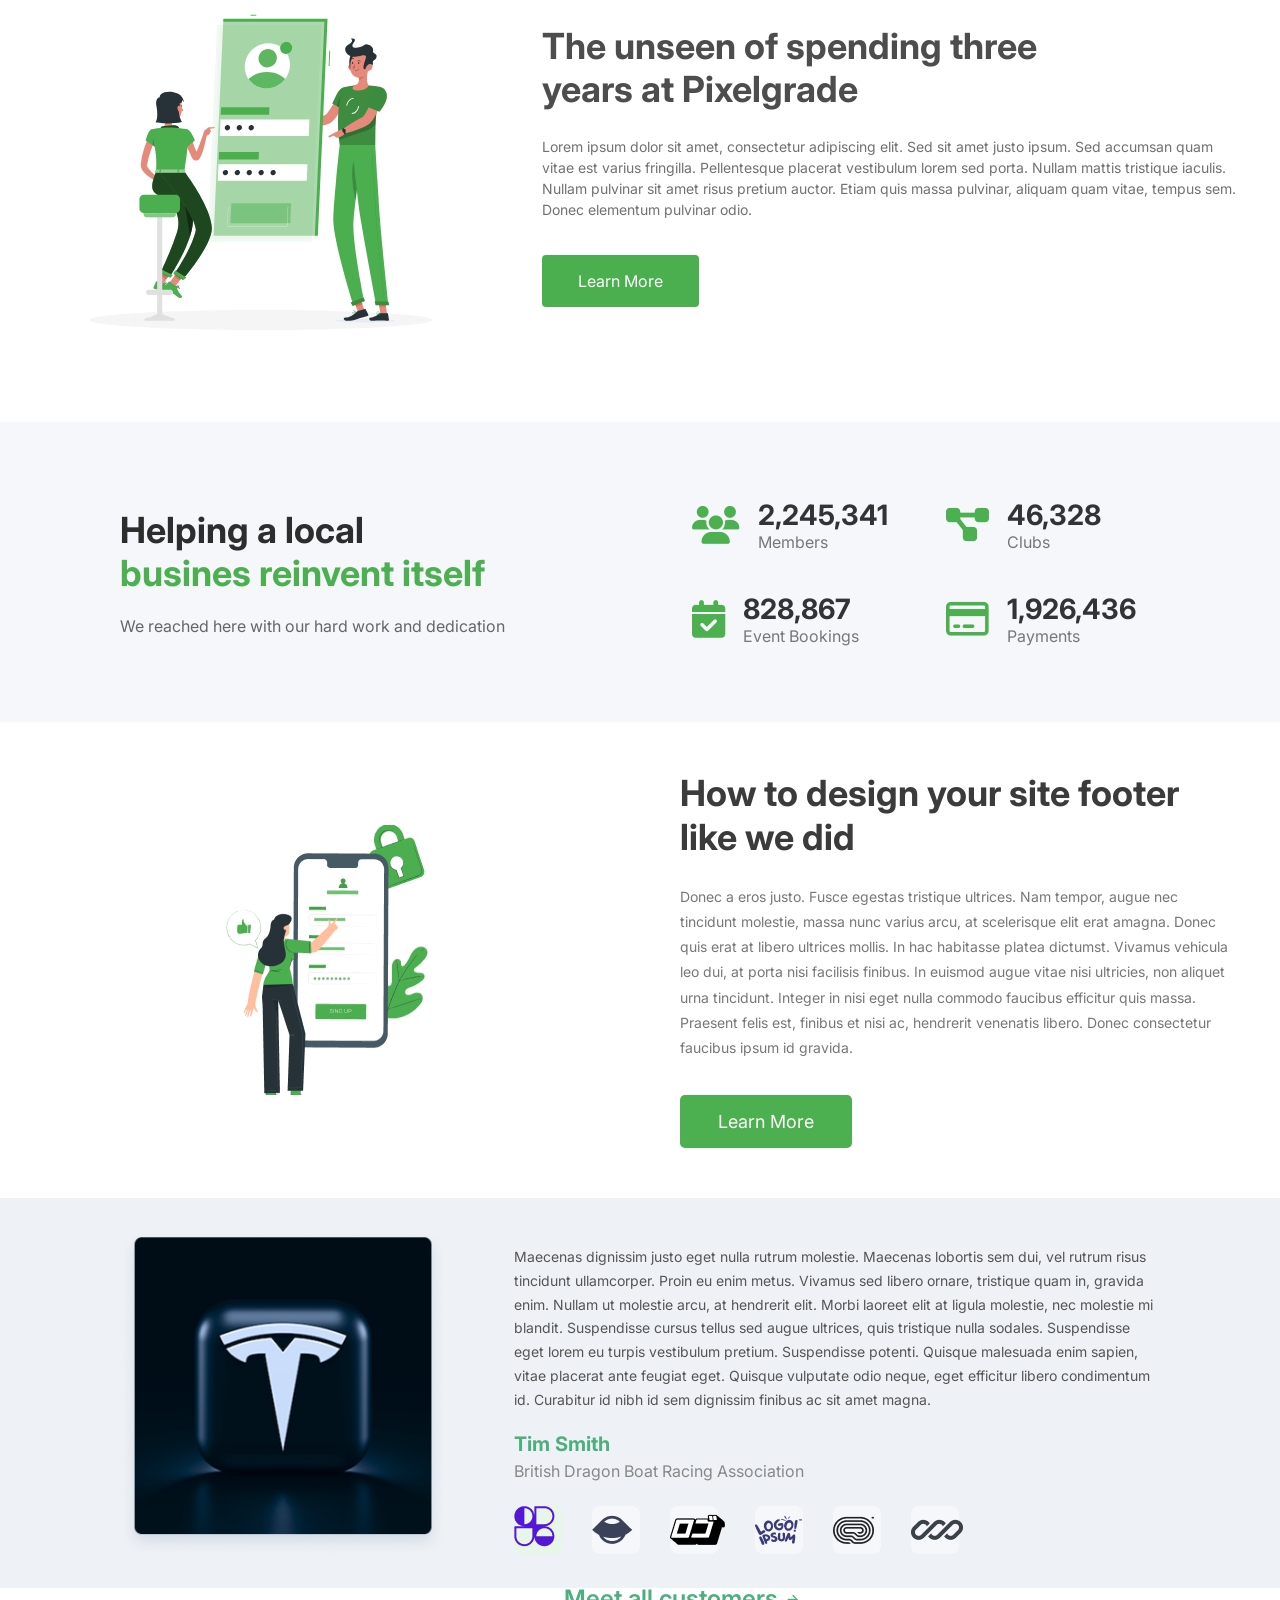
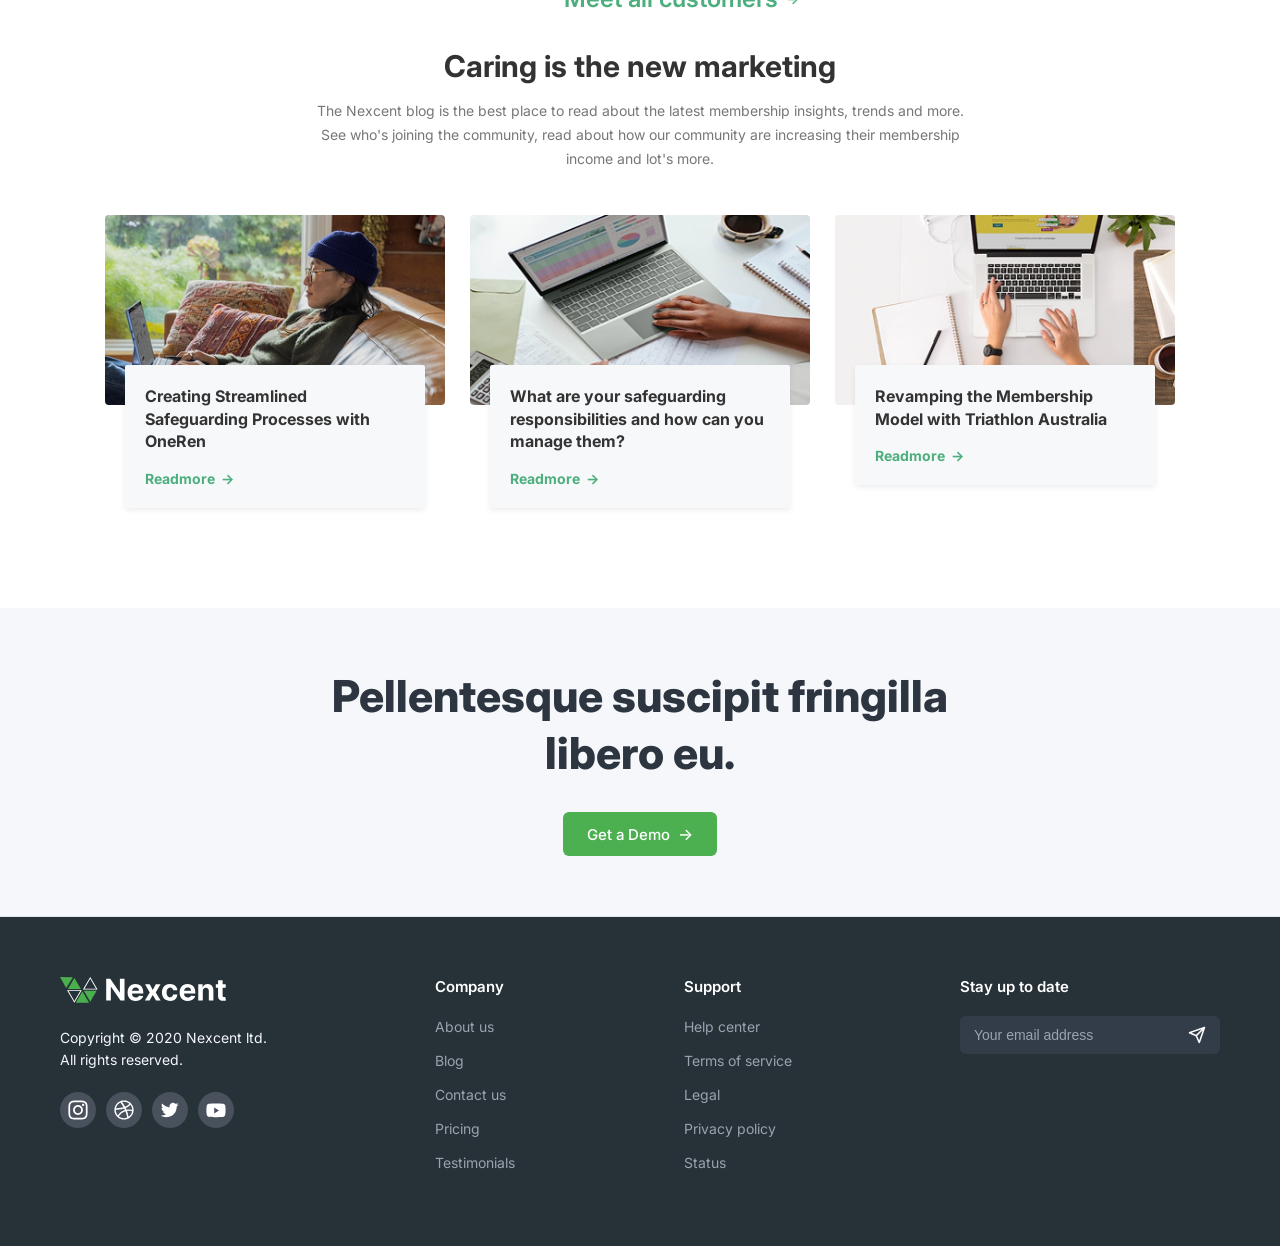
==== commit bf1e38a5: "Merge branch 'Alanglzr/componente-organizaciones'" ====
--- a/index.html
+++ b/index.html
@@ -7,25 +7,27 @@
     <link rel="stylesheet" href="https://cdnjs.cloudflare.com/ajax/libs/font-awesome/6.5.2/css/all.min.css">
 </head>
 <body>
-     <div class="header">
-        <div class="logo-header">
-        <img src="images/logo.svg" alt="">
-        </div>
-        <nav class="menu">
-        <ul>
-            <li><a href="#">Home</a></li>
-            <li><a href="#">Service</a></li>
-            <li><a href="#">Feature</a></li>
-            <li><a href="#">Product</a></li>
-            <li><a href="#">Testimonial</a></li>
-            <li><a href="#">FAQ</a></li>
-        </ul>
-        </nav>
-        <div class="signup">
-            <a href="#">Login</a>
-            <a href="#">Sign up</a>
-        </div>
-    </div> 
+    <div class="header-container">
+        <div class="header">
+            <div class="logo-header">
+            <img src="images/logo.svg" alt="logo">
+            </div>
+            <nav class="menu">
+            <ul>
+                <li><a href="#">Home</a></li>
+                <li><a href="#">Service</a></li>
+                <li><a href="#">Feature</a></li>
+                <li><a href="#">Product</a></li>
+                <li><a href="#">Testimonial</a></li>
+                <li><a href="#">FAQ</a></li>
+            </ul>
+            </nav>
+            <div class="signin">
+                <a href="#" class="btn-sign login">Login</a>
+                <a href="#" class="btn-sign signup">Sign up</a>
+            </div>
+        </div> 
+    </div>
     <section class="hero">
         <div class="hero-container">
             <div class="hero-text">
@@ -63,6 +65,44 @@
             </div>
         </div>
     </section>
+    <div class="community">
+        <div class="community-title">
+            <h1>Manage your entire community <br> in a single system</h1>
+            <p>Who is Nextcent suitable for?</p>
+        </div>
+        <div class="community-cards">
+            <div class="card-block">
+                <div class="community-icon">
+                    <img src="images/client1.svg" alt="client1">
+                </div>
+                <h2>Membership <br> Organisations</h2>
+                <p>
+                    Our membership management software provides full automation
+                    of membership renewals and payments
+                </p>
+            </div>
+            <div class="card-block">
+                <div class="community-icon">
+                    <img class="community-icon" src="images/client2.svg" alt="client2">
+                </div>
+                <h2>National <br> Associations</h2>
+                <p>
+                    Our membership management software provides full automation
+                    of membership renewals and payments
+                </p>
+            </div>
+            <div class="card-block">
+                <div class="community-icon">
+                    <img class="community-icon" src="images/client3.svg" alt="client3">
+                </div>
+                <h2>Clubs And <br> Groups</h2>
+                <p>
+                    Our membership management software provides full automation
+                    of membership renewals and payments
+                </p>
+            </div>
+        </div>
+    </div>
      <div class="banner-container">
         <div class="banner-image">
             <img src="images/framebanner.svg" alt="framebanner">
@@ -83,57 +123,61 @@
             <a href="#" class="btn btn-banner">Learn More</a>
         </div>
     </div>
-    <section class="stats">
-        <div class="left">
-            <h1>Helping a local<br><span>busines reinvent itself</span>
-            </h1>
-            <p> We reached here with our hard work and dedication</p>
-        </div>
-        <div class="right">
-            <div class="card">
-                <i class="fa-solid fa-users"></i>
-                <div>
-                    <h2>2,245,341</h2>
-                    <span>Members</span>
-                </div>
-            </div>
-            <div class="card">
-                <i class="fa-solid fa-diagram-project"></i>
-                <div>
-                    <h2>46,328</h2>
-                    <span>Clubs</span>
-                </div>
-            </div>
-            <div class="card">
-                <i class="fa-solid fa-calendar-check"></i>
-                <div>
-                    <h2>828,867</h2>
-                    <span>Event Bookings</span>
-                </div>
-            </div>
-            <div class="card">
-                <i class="fa-regular fa-credit-card"></i>  
-                <div>
-                    <h2>1,926,436</h2>
-                    <span>Payments</span>
-                </div>
-            </div>
-        </div>
-    </section>
-    <section class="container">
-        <div class="image">
-            <img src="imagen.png" alt="Ilustración">
-        </div>
-        <div class="content">
-            <h1>How to design your site footer like we did</h1>
-            <p>Donec a eros justo. Fusce egestas tristique ultrices. Nam tempor, augue nec tincidunt
-                molestie, massa nunc varius arcu, at scelerisque elit erat amagna. Donec quis erat at
-                libero ultrices mollis. In hac habitasse platea dictumst. Vivamus vehicula leo dui, at porta
-                nisi facilisis finibus. In euismod augue vitae nisi ultricies, non aliquet urna tincidunt. Integer
-                in nisi eget nulla commodo faucibus efficitur quis massa. Praesent felis est, finibus et nisi
-                ac, hendrerit venenatis libero. Donec consectetur faucibus ipsum id gravida.
-            </p>
-            <button>Learn More</button>
+    <section class ="contador-container">
+        <div class="stats">
+            <div class="left">
+                <h1>Helping a local<br><span>busines reinvent itself</span>
+                </h1>
+                <p> We reached here with our hard work and dedication</p>
+            </div>
+            <div class="right">
+                <div class="card">
+                    <i class="fa-solid fa-users"></i>
+                    <div>
+                        <h2>2,245,341</h2>
+                        <span>Members</span>
+                    </div>
+                </div>
+                <div class="card">
+                    <i class="fa-solid fa-diagram-project"></i>
+                    <div>
+                        <h2>46,328</h2>
+                        <span>Clubs</span>
+                    </div>
+                </div>
+                <div class="card">
+                    <i class="fa-solid fa-calendar-check"></i>
+                    <div>
+                        <h2>828,867</h2>
+                        <span>Event Bookings</span>
+                    </div>
+                </div>
+                <div class="card">
+                    <i class="fa-regular fa-credit-card"></i>  
+                    <div>
+                        <h2>1,926,436</h2>
+                        <span>Payments</span>
+                    </div>
+                </div>
+            </div>
+        </div>
+    </section>
+    <section class="pie-container">
+        <div class="pie-content">
+            <div class="image">
+                <img src="imagen.png" alt="Ilustración">
+            </div>
+            <div class="content">
+                <h1>How to design your site footer like we did</h1>
+                <p>Donec a eros justo. Fusce egestas tristique ultrices. Nam tempor, augue nec tincidunt
+                    molestie, massa nunc varius arcu, at scelerisque elit erat amagna. Donec quis erat at
+                    libero ultrices mollis. In hac habitasse platea dictumst. Vivamus vehicula leo dui, at porta
+                    nisi facilisis finibus. In euismod augue vitae nisi ultricies, non aliquet urna tincidunt. Integer
+                    in nisi eget nulla commodo faucibus efficitur quis massa. Praesent felis est, finibus et nisi
+                    ac, hendrerit venenatis libero. Donec consectetur faucibus ipsum id gravida.
+                </p>
+                <a href="#" class="btn btn-pie">Learn More</a>
+            </div>
         </div>
     </section>
     <section class="client-section">
@@ -199,7 +243,7 @@
         </article>
         </div>
     </section>
-    <div class="hero">
+    <div class="hero-cta">
         <h1>Pellentesque suscipit fringilla libero eu.</h1>
         <a href="https://www.google.com" target="_blank" class="btn-demo">
         Get a Demo <span class="arrow">→</span>
@@ -249,4 +293,3 @@
 </body>
 </html>
 
-
--- a/styles.css
+++ b/styles.css
@@ -1,19 +1,31 @@
+@import url('https://fonts.googleapis.com/css2?family=Inter:ital,opsz,wght@0,14..32,100..900;1,14..32,100..900&display=swap');
 * {
-    margin: 0; 
-    padding: 0;
-    box-sizing: border-box;
-    font-family: Inter;
+  margin: 0; 
+  padding: 0;
+  box-sizing: border-box;
+}
+
+body {
+  font-family: "Inter", sans-serif;
 }
 
 /*Header */
+.header-container {
+  background-color: #F5F7FA;
+  position: sticky;
+  top: 0;
+  z-index: 1
+}
+
 .header {
+  display: flex;
+  justify-content: space-between;
+  margin: 0 auto;
   max-width: 1200px;
-  margin: 0 auto;
-  display: flex;
-  justify-content: space-between;
   padding-top: 22px;
   padding-bottom: 22px;
   align-items: center;
+  
 }
 
 .menu ul {
@@ -39,6 +51,38 @@
   background: #4CAF4F;
 }
 
+.btn-sign {
+  padding: 10px 20px;
+  font-size: 14px;
+  line-height: 1.43;
+  text-decoration: none;
+  border-radius: 4px;
+  display: block;
+  transition: all 0.5s ease;
+}
+
+.btn-sign:hover {
+  transform: scale(1.1);
+}
+
+.signin {
+  display: flex;
+  gap: 14px;
+}
+
+.login {
+  color: #4CAF4F;
+}
+
+.login:hover {
+  text-decoration: underline;
+}
+
+.signup {
+  background: #4CAF4F;
+  color: #fff;
+}
+
 /*Footer */
 footer {
   background-color:#263238;
@@ -242,6 +286,7 @@
   align-items: center;
   gap: 30px;
   flex-wrap: wrap;
+  text-decoration: none;
 }
 
 .meet-customers{
@@ -249,7 +294,6 @@
   align-items: center;
   gap: 8px;
   margin-left: 50px;
-  text-decoration: none;
   color: #4caf7d;
   font-weight: 600;
   font-size: 24px;
@@ -358,9 +402,14 @@
 }
 
 /*Contador */
+
+.contador-container {
+    background-color: #F5F7FA;
+}
 .stats{
-    width: 100%;
+    max-width: 1200px;
     min-height: 300px;
+    margin: 0 auto;
     display: flex;
     justify-content: space-between;
     align-items: center;
@@ -372,7 +421,7 @@
 }
 
 .left h1{
-    font-size: 48px;
+    font-size: 36px;
     color: #2d2d2d;
     line-height: 1.2;
     margin-bottom: 20px;
@@ -384,7 +433,7 @@
 
 .left p{
     color: #666;
-    font-size: 18px;
+    font-size: 16px;
 }
 
 .right{
@@ -407,13 +456,13 @@
 }
 
 .card h2{
-    font-size: 36px;
+    font-size: 28px;
     color: #333;
 }
 
 .card span{
     color: #777;
-    font-size: 17px;
+    font-size: 16px;
 }
 
 @media(max-width:768px) {
@@ -529,6 +578,54 @@
     height: auto;
 }
 
+/* Hero cta */
+ .hero-cta {
+    background-color: #f5f7fa;
+    border-bottom: 1px solid #e2e5ea;
+    padding: 60px 20px;
+    text-align: center;
+  }
+
+  .hero-cta h1 {
+    font-size: 44px;
+    font-weight: 800;
+    color: #2c3540;
+    line-height: 1.3;
+    max-width: 700px;
+    margin: 0 auto 30px auto;
+  }
+
+  .btn-demo {
+    display: inline-flex;
+    align-items: center;
+    gap: 8px;
+    background-color: #4caf50;
+    color: white;
+    text-decoration: none;
+    font-size: 15px;
+    font-weight: 500;
+    padding: 12px 24px;
+    border-radius: 6px;
+    border: none;
+    cursor: pointer;
+    transition: background-color 0.2s ease;
+  }
+
+  .btn-demo:hover {
+    background-color: #429a46;
+  }
+
+  .btn-demo .arrow {
+    font-size: 16px;
+  }
+
+  @media (max-width: 600px) {
+    .hero h1 {
+      font-size: 30px;
+    }
+  }
+
+
 /*Clientes*/
 .clients {
     background-color: #fbfbfc;
@@ -538,7 +635,7 @@
 }
 
 .clients-container {
-    max-width: 1000px;
+    max-width: 1200px;
     margin: 0 auto;
     padding-left: 24px;
     padding-right: 24px;
@@ -608,12 +705,11 @@
 .banner-container {
     max-width: 1200px;
     margin: auto;
-    min-height: 100vh;
     display: flex;
     align-items: center;
     justify-content: space-between;
     gap: 60px;
-    padding: 40px;
+    padding-bottom: 40px;
 } 
 
 .banner-image {
@@ -663,15 +759,21 @@
 }
 
 /*Como crear pie de pagina*/
-.container{
-    width: 90%;
-    max-width: 1200px;
-    margin: auto;
-    min-height: 100vh;
-    display: flex;
-    justify-content: space-between;
-    align-items: center;
-    gap: 60px;
+.pie-container{
+    width:100%;
+    display:flex;
+    align-items:center;
+    justify-content:center;
+    padding:50px
+}
+
+.pie-content {
+    display:flex;
+    align-items:center;
+    justify-content:space-between;
+    gap:80px;
+    max-width:1200px;
+    width:100%;
 }
 
 .image{
@@ -681,9 +783,8 @@
 }
 
 .image img{
-    width: 100%;
     max-width: 450px;
-    height: auto;
+    max-height: 440px;
 }
 
 .content{
@@ -691,30 +792,100 @@
 }
 
 .content h1{
-    font-size: 48px;
-    color: #333333;
+    font-size:36px;
+    color:#3b3b3b;
+    line-height:1.2;
+    margin-bottom:25px;
+    font-weight:700;
+}
+
+.content p{
+    font-size:14px;
+    color:#777;
+    line-height:1.8;
+    margin-bottom:35px;
+}
+
+.btn-pie{
+    display:inline-block;
+    background:#4CAF50;
+    color:#fff;
+    text-decoration:none;
+    padding:16px 38px;
+    border-radius:5px;
+    font-size:18px;
+    transition:.3s;
+}
+
+.btn-pie:hover{
+    background:#43a047;
+}
+
+/* community banner */
+
+.community{
+    max-width: 1200px;
+    margin: 40px auto;
+}
+
+.community-title{
+    text-align: center;
+    margin-bottom: 60px;
+}
+
+.community-title h1{
+    font-size: 36px;
+    font-weight: 600;
+    line-height: 1.2;
+    color: #4d4d4d;
+}
+
+.community-title p{
+    margin-top: 15px;
+    color: #717171;
+    font-size: 16px;
+    font-weight: 400;
+}
+
+.community-cards{
+    display: flex;
+    justify-content: space-between;
+    gap: 35px;
+    flex-wrap: wrap;
+}
+
+.community-icon{
+    width: 65px;
+    height: 56px;
+    margin:0 auto 16px;
+    display: flex;
+    align-items: center;
+    justify-content: center;
+}
+
+.card-block{
+    flex:1;
+    min-width: 300px;
+    min-width: 280px;
+    background: #FFFFFF;
+    border-radius: 8px;
+    padding: 40px 30px;
+    margin: 24px 32px;
+    text-align: center;
+    box-shadow:0 2px 18px rgba(0,0,0,.08);
+}
+
+.card-block h2{
+    font-size: 28px;
+    font-weight: 700;
+    line-height: 1.2;
     margin-bottom: 20px;
-    line-height: 1.2;
-}
-
-.content p{
-    font-size: 18px;
-    color: #666666;
-    line-height: 1.8;
-    margin-bottom: 35px;
-}
-
-button{
-    background: #1d8320;
-    color: white;
-    border: none;
-    padding: 15px 40px;
-    font-size: 18px;
-    border-radius: 5px;
-    cursor: pointer;
-    transition: 0.3s;
-}
-
-button:hover{
-    background-color: #1d8320;
-}
+    color: #4d4d4d;
+}
+
+.card-block p{
+    font-size: 14px;
+    font-weight: 400;
+    line-height: 1.5;
+    color: #4d4d4d;
+}
